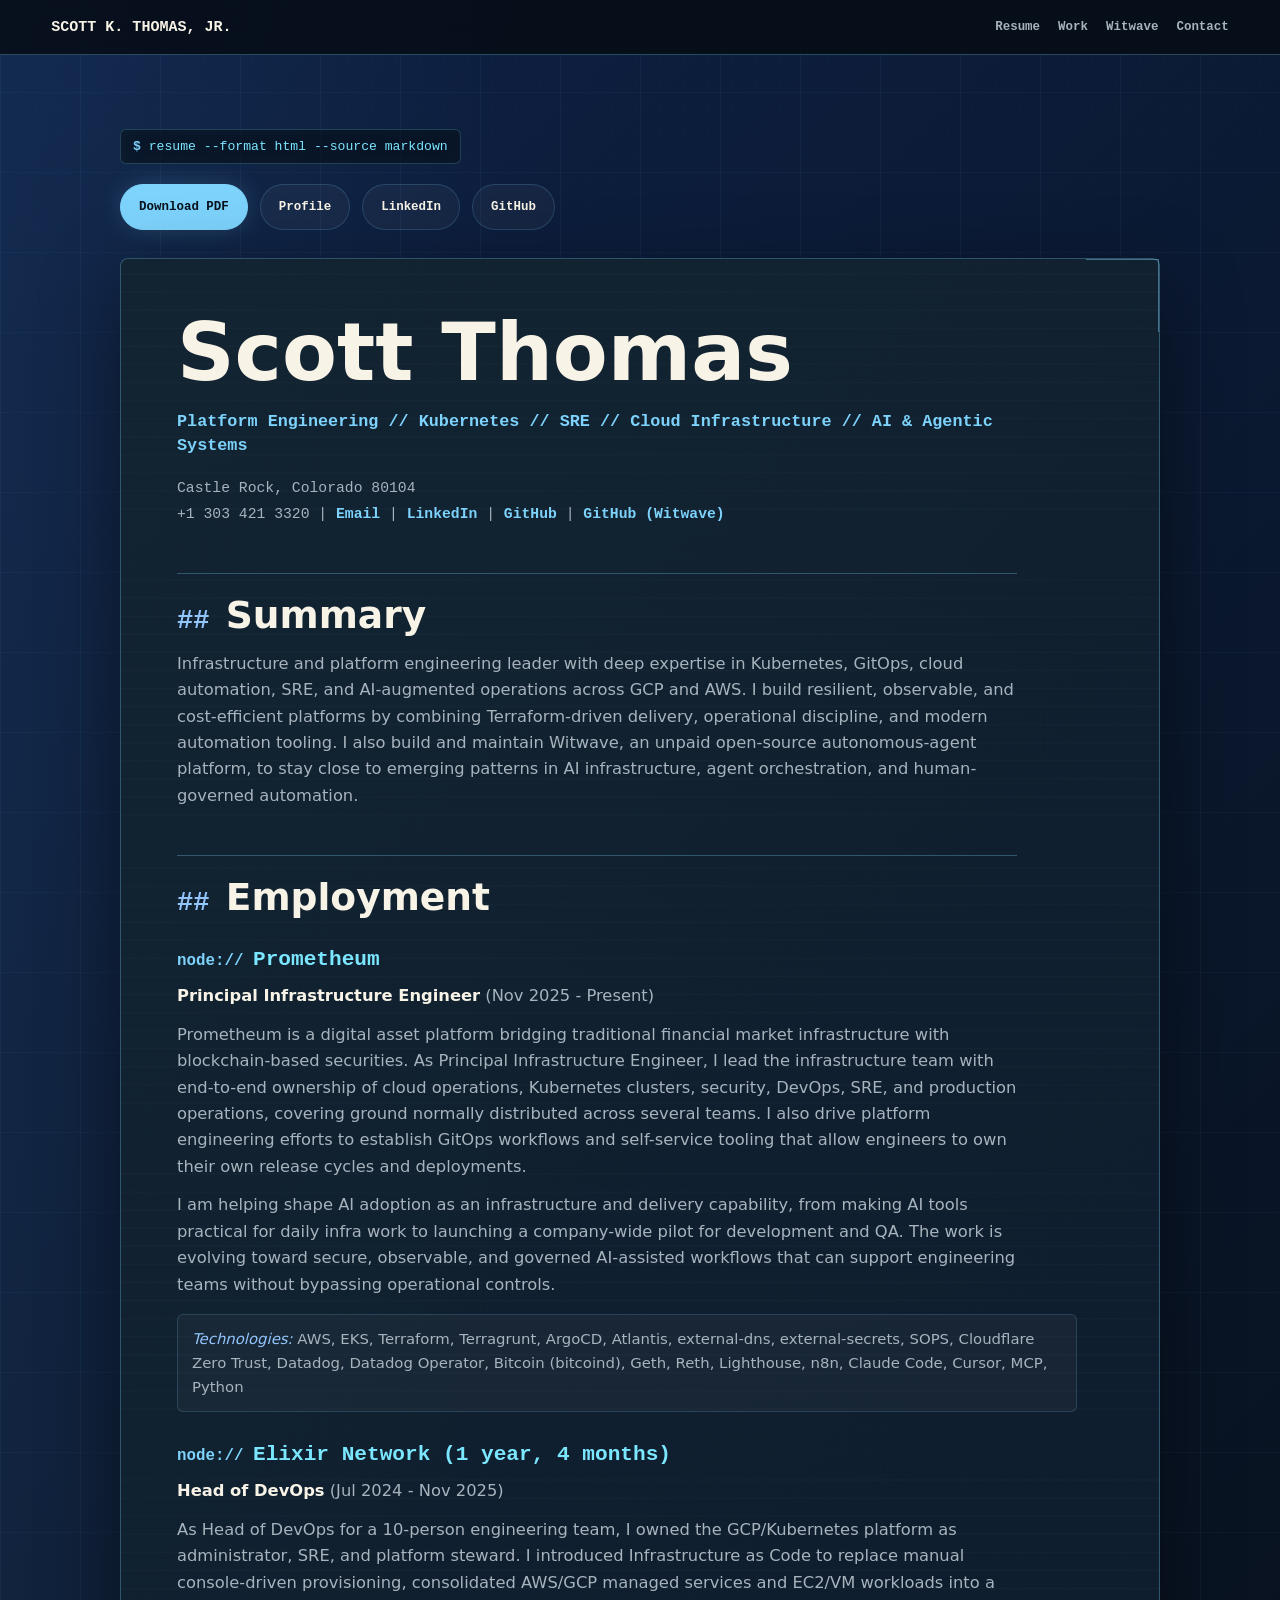
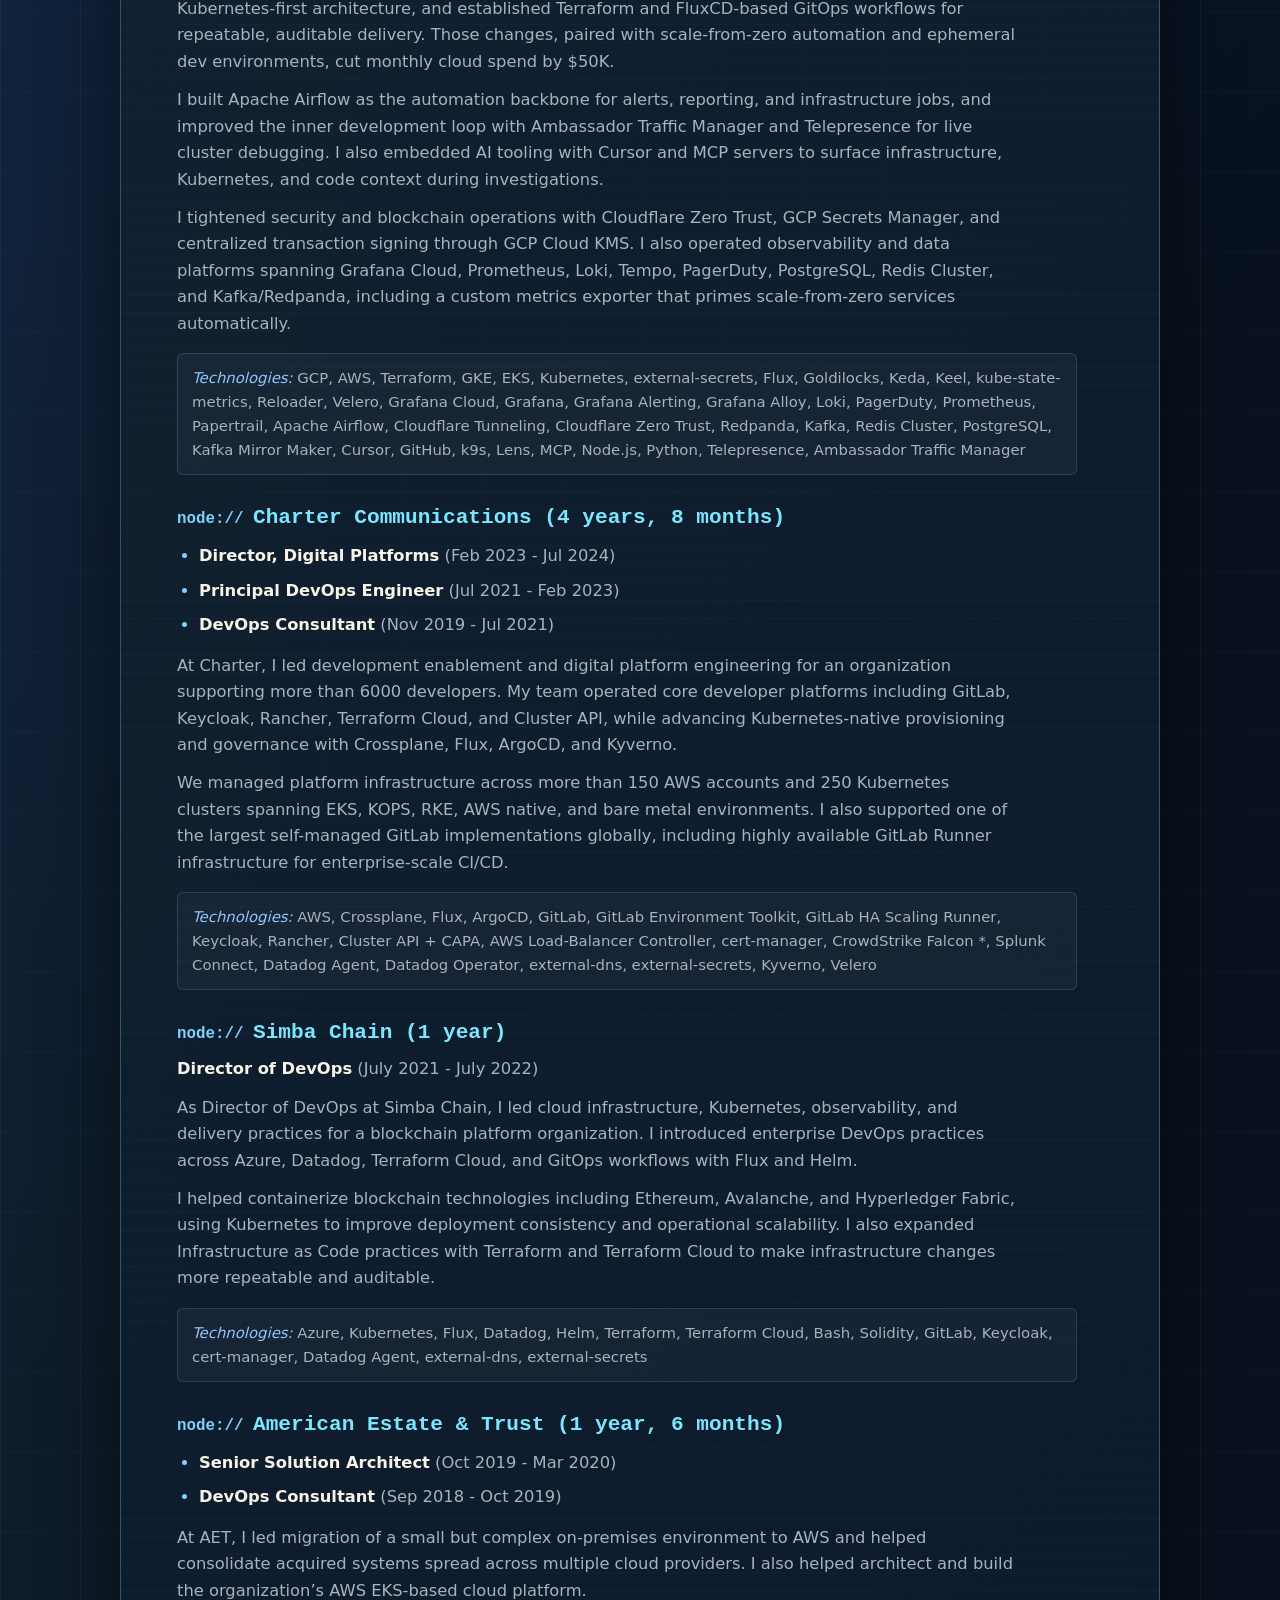
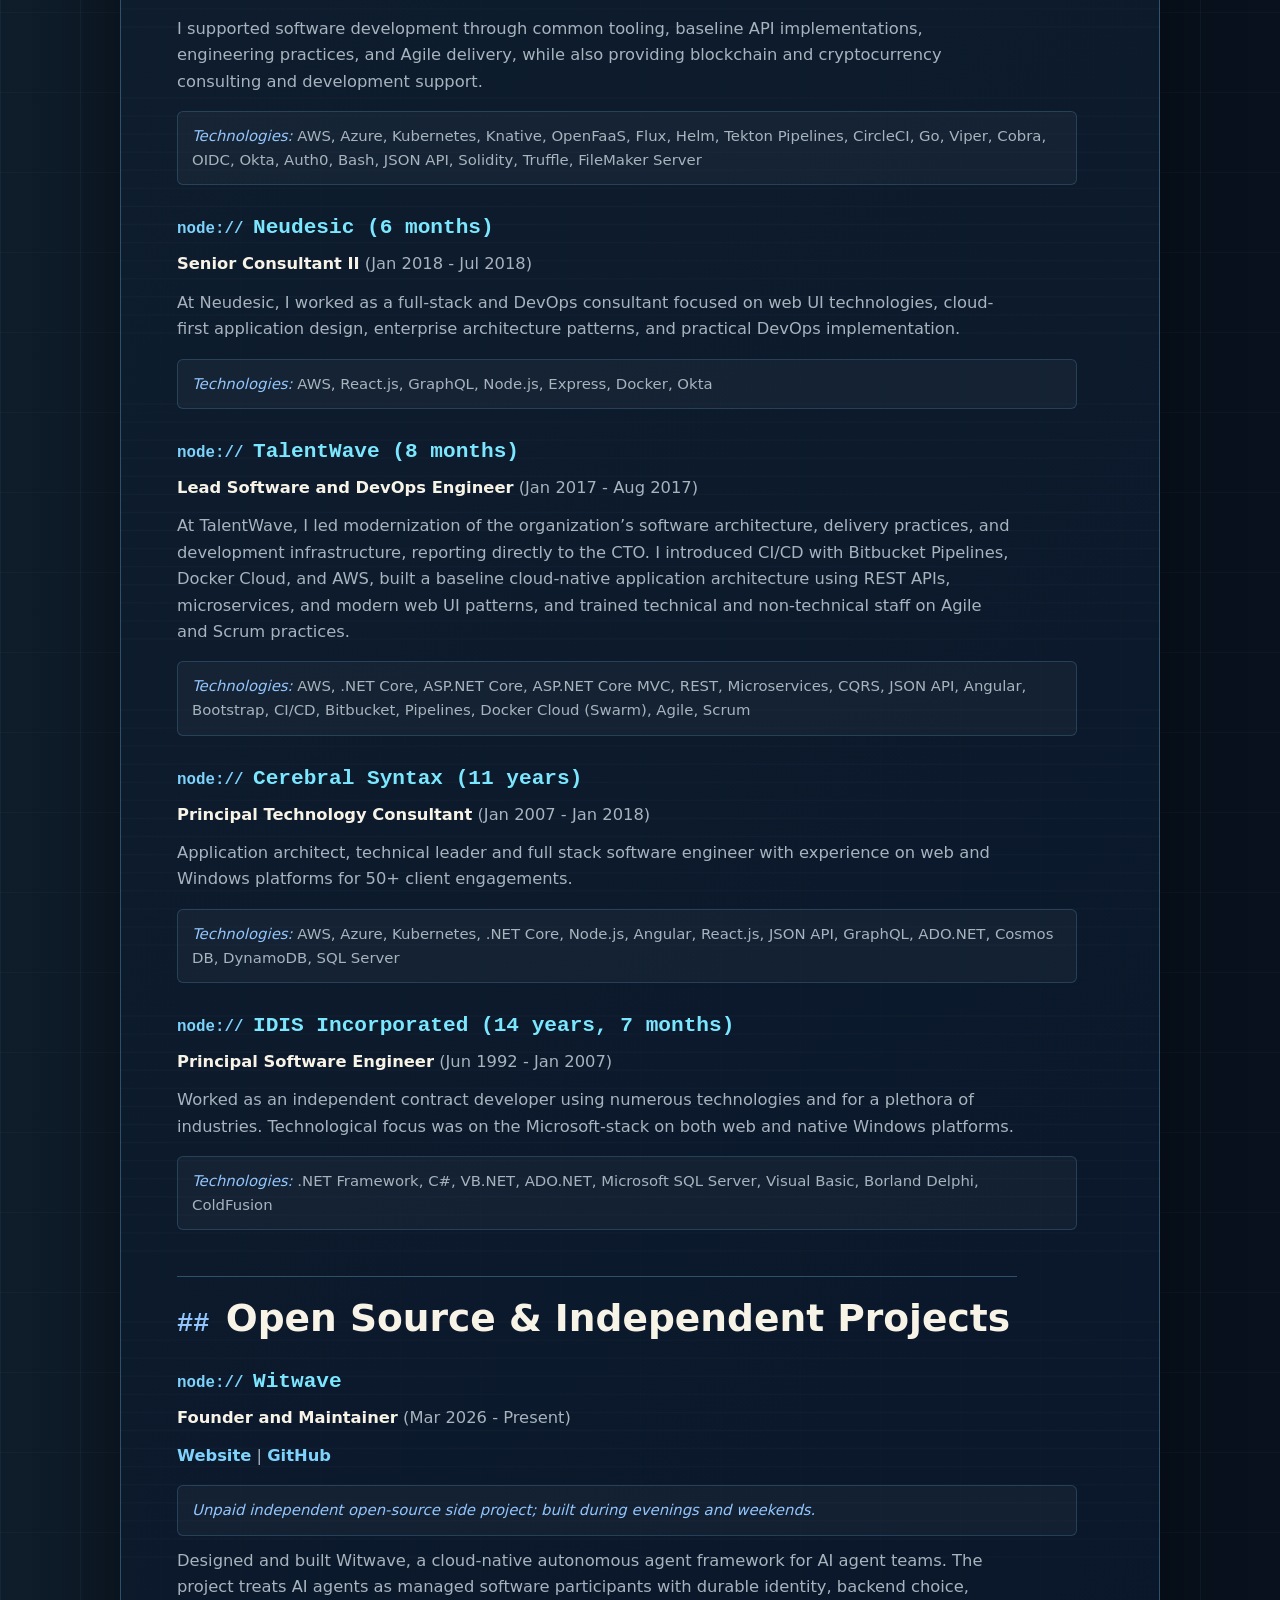
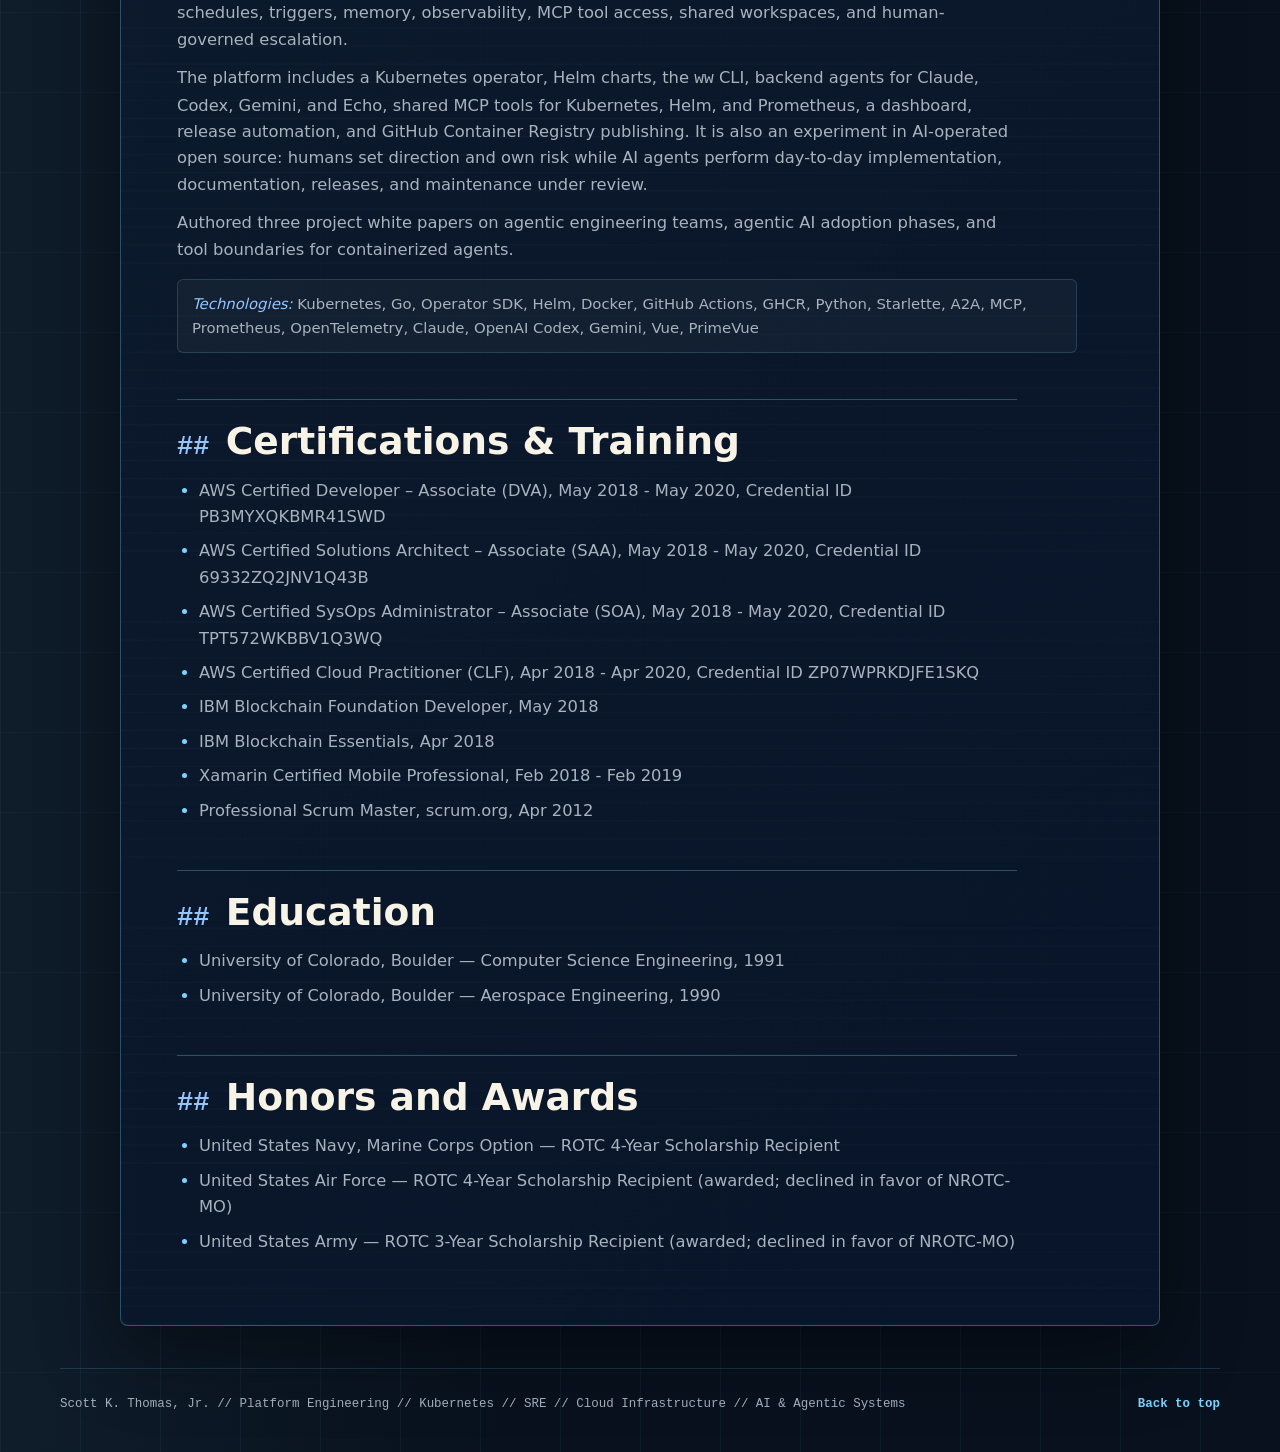
==== resume/index.html @ 4467fc5c "Publish career site from d0af2092760007f9da636c494169c288d543ef06" ====
<!doctype html>
<html lang="en">
  <head>
    <meta charset="utf-8" />
    <meta name="viewport" content="width=device-width, initial-scale=1" />
    <title>Scott K. Thomas, Jr. Resume</title>
    <meta name="description" content="HTML resume for Scott K. Thomas, Jr., focused on platform engineering, Kubernetes, SRE, cloud infrastructure, AI infrastructure, and agentic systems." />
    <link rel="canonical" href="https://scott-thomas.io/resume/" />
    <meta property="og:site_name" content="Scott K. Thomas, Jr." />
    <meta property="og:type" content="profile" />
    <meta property="og:title" content="Scott K. Thomas, Jr. Resume" />
    <meta property="og:description" content="HTML resume for Scott K. Thomas, Jr., focused on platform engineering, Kubernetes, SRE, cloud infrastructure, AI infrastructure, and agentic systems." />
    <meta property="og:url" content="https://scott-thomas.io/resume/" />
    <meta property="og:image" content="https://scott-thomas.io/assets/social-preview.png" />
    <meta property="og:image:width" content="1200" />
    <meta property="og:image:height" content="630" />
    <meta name="twitter:card" content="summary_large_image" />
    <meta name="twitter:title" content="Scott K. Thomas, Jr. Resume" />
    <meta name="twitter:description" content="HTML resume for Scott K. Thomas, Jr., focused on platform engineering, Kubernetes, SRE, cloud infrastructure, AI infrastructure, and agentic systems." />
    <meta name="twitter:image" content="https://scott-thomas.io/assets/social-preview.png" />
    <link rel="icon" href="../favicon.svg" type="image/svg+xml" />
    <link rel="manifest" href="../site.webmanifest" />
    <link rel="stylesheet" href="../assets/styles.css" />
    <script type="application/ld+json">
      {
        "@context": "https://schema.org",
        "@type": "ProfilePage",
        "@id": "https://scott-thomas.io/resume/#profile",
        "url": "https://scott-thomas.io/resume/",
        "name": "Scott K. Thomas, Jr. Resume",
        "description": "HTML resume for Scott K. Thomas, Jr., focused on platform engineering, Kubernetes, SRE, cloud infrastructure, AI infrastructure, and agentic systems.",
        "mainEntity": {
          "@type": "Person",
          "@id": "https://scott-thomas.io/#scott-k-thomas-jr",
          "name": "Scott K. Thomas, Jr.",
          "alternateName": "Scott Thomas",
          "url": "https://scott-thomas.io/",
          "image": "https://scott-thomas.io/assets/scott-k-thomas-jr.jpg",
          "jobTitle": "Platform Engineering and Infrastructure Leader",
          "address": {
            "@type": "PostalAddress",
            "addressLocality": "Castle Rock",
            "addressRegion": "CO",
            "addressCountry": "US"
          },
          "sameAs": [
            "https://linkedin.com/in/skthomasjr",
            "https://github.com/skthomasjr",
            "https://github.com/witwave-ai/witwave",
            "https://witwave.ai"
          ],
          "knowsAbout": [
            "Platform Engineering",
            "Kubernetes",
            "Site Reliability Engineering",
            "Cloud Infrastructure",
            "GitOps",
            "Observability",
            "AI Infrastructure",
            "Agentic AI Systems"
          ]
        }
      }
    </script>
  </head>
  <body class="resume-page">
    <header class="site-header">
      <a class="brand" href="../" aria-label="Scott K. Thomas, Jr. home">Scott K. Thomas, Jr.</a>
      <nav class="nav" aria-label="Primary navigation">
        <a href="../resume/">Resume</a>
        <a href="../#work">Work</a>
        <a href="../#witwave">Witwave</a>
        <a href="../#contact">Contact</a>
      </nav>
    </header>

    <main id="top">
      <section class="resume-shell" aria-label="HTML resume">
        <div class="resume-command"><span>$</span> resume --format html --source markdown</div>
        <div class="resume-page-actions">
          <a class="button primary" href="../resume.pdf">Download PDF</a>
          <a class="button secondary" href="../">Profile</a>
          <a class="button secondary" href="https://linkedin.com/in/skthomasjr" rel="me">LinkedIn</a>
          <a class="button secondary" href="https://github.com/skthomasjr" rel="me">GitHub</a>
        </div>
        <article class="resume-document"><h1 id="scott-thomas">Scott Thomas</h1>
<p>Platform Engineering // Kubernetes // SRE // Cloud Infrastructure // AI &amp; Agentic Systems</p>
<p>Castle Rock, Colorado 80104<br />
+1 303 421 3320 | <a href="mailto:sthomas@idis.com">Email</a> | <a href="https://linkedin.com/in/skthomasjr">LinkedIn</a> | <a href="https://github.com/skthomasjr">GitHub</a> | <a href="https://github.com/witwave-ai/witwave">GitHub (Witwave)</a></p>
<h2 id="summary">Summary</h2>
<p>Infrastructure and platform engineering leader with deep expertise in Kubernetes, GitOps, cloud automation, SRE, and AI-augmented operations across GCP and AWS. I build resilient, observable, and cost-efficient platforms by combining Terraform-driven delivery, operational discipline, and modern automation tooling. I also build and maintain Witwave, an unpaid open-source autonomous-agent platform, to stay close to emerging patterns in AI infrastructure, agent orchestration, and human-governed automation.</p>
<h2 id="employment">Employment</h2>
<h3 id="prometheum">Prometheum</h3>
<p><strong>Principal Infrastructure Engineer</strong> (Nov 2025 - Present)</p>
<p>Prometheum is a digital asset platform bridging traditional financial market infrastructure with blockchain-based securities. As Principal Infrastructure Engineer, I lead the infrastructure team with end-to-end ownership of cloud operations, Kubernetes clusters, security, DevOps, SRE, and production operations, covering ground normally distributed across several teams. I also drive platform engineering efforts to establish GitOps workflows and self-service tooling that allow engineers to own their own release cycles and deployments.</p>
<p>I am helping shape AI adoption as an infrastructure and delivery capability, from making AI tools practical for daily infra work to launching a company-wide pilot for development and QA. The work is evolving toward secure, observable, and governed AI-assisted workflows that can support engineering teams without bypassing operational controls.</p>
<p><em>Technologies:</em> AWS, EKS, Terraform, Terragrunt, ArgoCD, Atlantis, external-dns, external-secrets, SOPS, Cloudflare Zero Trust, Datadog, Datadog Operator, Bitcoin (bitcoind), Geth, Reth, Lighthouse, n8n, Claude Code, Cursor, MCP, Python</p>
<h3 id="elixir-network-1-year-4-months">Elixir Network (1 year, 4 months)</h3>
<p><strong>Head of DevOps</strong> (Jul 2024 - Nov 2025)</p>
<p>As Head of DevOps for a 10-person engineering team, I owned the GCP/Kubernetes platform as administrator, SRE, and platform steward. I introduced Infrastructure as Code to replace manual console-driven provisioning, consolidated AWS/GCP managed services and EC2/VM workloads into a Kubernetes-first architecture, and established Terraform and FluxCD-based GitOps workflows for repeatable, auditable delivery. Those changes, paired with scale-from-zero automation and ephemeral dev environments, cut monthly cloud spend by $50K.</p>
<p>I built Apache Airflow as the automation backbone for alerts, reporting, and infrastructure jobs, and improved the inner development loop with Ambassador Traffic Manager and Telepresence for live cluster debugging. I also embedded AI tooling with Cursor and MCP servers to surface infrastructure, Kubernetes, and code context during investigations.</p>
<p>I tightened security and blockchain operations with Cloudflare Zero Trust, GCP Secrets Manager, and centralized transaction signing through GCP Cloud KMS. I also operated observability and data platforms spanning Grafana Cloud, Prometheus, Loki, Tempo, PagerDuty, PostgreSQL, Redis Cluster, and Kafka/Redpanda, including a custom metrics exporter that primes scale-from-zero services automatically.</p>
<p><em>Technologies:</em> GCP, AWS, Terraform, GKE, EKS, Kubernetes, external-secrets, Flux, Goldilocks, Keda, Keel, kube-state-metrics, Reloader, Velero, Grafana Cloud, Grafana, Grafana Alerting, Grafana Alloy, Loki, PagerDuty, Prometheus, Papertrail, Apache Airflow, Cloudflare Tunneling, Cloudflare Zero Trust, Redpanda, Kafka, Redis Cluster, PostgreSQL, Kafka Mirror Maker, Cursor, GitHub, k9s, Lens, MCP, Node.js, Python, Telepresence, Ambassador Traffic Manager</p>
<h3 id="charter-communications-4-years-8-months">Charter Communications (4 years, 8 months)</h3>
<ul>
<li><strong>Director, Digital Platforms</strong> (Feb 2023 - Jul 2024)</li>
<li><strong>Principal DevOps Engineer</strong> (Jul 2021 - Feb 2023)</li>
<li><strong>DevOps Consultant</strong> (Nov 2019 - Jul 2021)</li>
</ul>
<p>At Charter, I led development enablement and digital platform engineering for an organization supporting more than 6000 developers. My team operated core developer platforms including GitLab, Keycloak, Rancher, Terraform Cloud, and Cluster API, while advancing Kubernetes-native provisioning and governance with Crossplane, Flux, ArgoCD, and Kyverno.</p>
<p>We managed platform infrastructure across more than 150 AWS accounts and 250 Kubernetes clusters spanning EKS, KOPS, RKE, AWS native, and bare metal environments. I also supported one of the largest self-managed GitLab implementations globally, including highly available GitLab Runner infrastructure for enterprise-scale CI/CD.</p>
<p><em>Technologies:</em> AWS, Crossplane, Flux, ArgoCD, GitLab, GitLab Environment Toolkit, GitLab HA Scaling Runner, Keycloak, Rancher, Cluster API + CAPA, AWS Load-Balancer Controller, cert-manager, CrowdStrike Falcon *, Splunk Connect, Datadog Agent, Datadog Operator, external-dns, external-secrets, Kyverno, Velero</p>
<h3 id="simba-chain-1-year">Simba Chain (1 year)</h3>
<p><strong>Director of DevOps</strong> (July 2021 - July 2022)</p>
<p>As Director of DevOps at Simba Chain, I led cloud infrastructure, Kubernetes, observability, and delivery practices for a blockchain platform organization. I introduced enterprise DevOps practices across Azure, Datadog, Terraform Cloud, and GitOps workflows with Flux and Helm.</p>
<p>I helped containerize blockchain technologies including Ethereum, Avalanche, and Hyperledger Fabric, using Kubernetes to improve deployment consistency and operational scalability. I also expanded Infrastructure as Code practices with Terraform and Terraform Cloud to make infrastructure changes more repeatable and auditable.</p>
<p><em>Technologies:</em> Azure, Kubernetes, Flux, Datadog, Helm, Terraform, Terraform Cloud, Bash, Solidity, GitLab, Keycloak, cert-manager, Datadog Agent, external-dns, external-secrets</p>
<h3 id="american-estate-trust-1-year-6-months">American Estate &amp; Trust (1 year, 6 months)</h3>
<ul>
<li><strong>Senior Solution Architect</strong> (Oct 2019 - Mar 2020)</li>
<li><strong>DevOps Consultant</strong> (Sep 2018 - Oct 2019)</li>
</ul>
<p>At AET, I led migration of a small but complex on-premises environment to AWS and helped consolidate acquired systems spread across multiple cloud providers. I also helped architect and build the organization’s AWS EKS-based cloud platform.</p>
<p>I supported software development through common tooling, baseline API implementations, engineering practices, and Agile delivery, while also providing blockchain and cryptocurrency consulting and development support.</p>
<p><em>Technologies:</em> AWS, Azure, Kubernetes, Knative, OpenFaaS, Flux, Helm, Tekton Pipelines, CircleCI, Go, Viper, Cobra, OIDC, Okta, Auth0, Bash, JSON API, Solidity, Truffle, FileMaker Server</p>
<h3 id="neudesic-6-months">Neudesic (6 months)</h3>
<p><strong>Senior Consultant II</strong> (Jan 2018 - Jul 2018)</p>
<p>At Neudesic, I worked as a full-stack and DevOps consultant focused on web UI technologies, cloud-first application design, enterprise architecture patterns, and practical DevOps implementation.</p>
<p><em>Technologies:</em> AWS, React.js, GraphQL, Node.js, Express, Docker, Okta</p>
<h3 id="talentwave-8-months">TalentWave (8 months)</h3>
<p><strong>Lead Software and DevOps Engineer</strong> (Jan 2017 - Aug 2017)</p>
<p>At TalentWave, I led modernization of the organization’s software architecture, delivery practices, and development infrastructure, reporting directly to the CTO. I introduced CI/CD with Bitbucket Pipelines, Docker Cloud, and AWS, built a baseline cloud-native application architecture using REST APIs, microservices, and modern web UI patterns, and trained technical and non-technical staff on Agile and Scrum practices.</p>
<p><em>Technologies:</em> AWS, .NET Core, ASP.NET Core, ASP.NET Core MVC, REST, Microservices, CQRS, JSON API, Angular, Bootstrap, CI/CD, Bitbucket, Pipelines, Docker Cloud (Swarm), Agile, Scrum</p>
<h3 id="cerebral-syntax-11-years">Cerebral Syntax (11 years)</h3>
<p><strong>Principal Technology Consultant</strong> (Jan 2007 - Jan 2018)</p>
<p>Application architect, technical leader and full stack software engineer with experience on web and Windows platforms for 50+ client engagements.</p>
<p><em>Technologies:</em> AWS, Azure, Kubernetes, .NET Core, Node.js, Angular, React.js, JSON API, GraphQL, ADO.NET, Cosmos DB, DynamoDB, SQL Server</p>
<h3 id="idis-incorporated-14-years-7-months">IDIS Incorporated (14 years, 7 months)</h3>
<p><strong>Principal Software Engineer</strong> (Jun 1992 - Jan 2007)</p>
<p>Worked as an independent contract developer using numerous technologies and for a plethora of industries. Technological focus was on the Microsoft-stack on both web and native Windows platforms.</p>
<p><em>Technologies:</em> .NET Framework, C#, VB.NET, ADO.NET, Microsoft SQL Server, Visual Basic, Borland Delphi, ColdFusion</p>
<h2 id="open-source-independent-projects">Open Source &amp; Independent Projects</h2>
<h3 id="witwave">Witwave</h3>
<p><strong>Founder and Maintainer</strong> (Mar 2026 - Present)</p>
<p><a href="https://witwave.ai">Website</a> | <a href="https://github.com/witwave-ai/witwave">GitHub</a></p>
<p><em>Unpaid independent open-source side project; built during evenings and weekends.</em></p>
<p>Designed and built Witwave, a cloud-native autonomous agent framework for AI agent teams. The project treats AI agents as managed software participants with durable identity, backend choice, schedules, triggers, memory, observability, MCP tool access, shared workspaces, and human-governed escalation.</p>
<p>The platform includes a Kubernetes operator, Helm charts, the <code>ww</code> CLI, backend agents for Claude, Codex, Gemini, and Echo, shared MCP tools for Kubernetes, Helm, and Prometheus, a dashboard, release automation, and GitHub Container Registry publishing. It is also an experiment in AI-operated open source: humans set direction and own risk while AI agents perform day-to-day implementation, documentation, releases, and maintenance under review.</p>
<p>Authored three project white papers on agentic engineering teams, agentic AI adoption phases, and tool boundaries for containerized agents.</p>
<p><em>Technologies:</em> Kubernetes, Go, Operator SDK, Helm, Docker, GitHub Actions, GHCR, Python, Starlette, A2A, MCP, Prometheus, OpenTelemetry, Claude, OpenAI Codex, Gemini, Vue, PrimeVue</p>
<h2 id="certifications-training">Certifications &amp; Training</h2>
<ul>
<li>AWS Certified Developer – Associate (DVA), May 2018 - May 2020, Credential ID PB3MYXQKBMR41SWD</li>
<li>AWS Certified Solutions Architect – Associate (SAA), May 2018 - May 2020, Credential ID 69332ZQ2JNV1Q43B</li>
<li>AWS Certified SysOps Administrator – Associate (SOA), May 2018 - May 2020, Credential ID TPT572WKBBV1Q3WQ</li>
<li>AWS Certified Cloud Practitioner (CLF), Apr 2018 - Apr 2020, Credential ID ZP07WPRKDJFE1SKQ</li>
<li>IBM Blockchain Foundation Developer, May 2018</li>
<li>IBM Blockchain Essentials, Apr 2018</li>
<li>Xamarin Certified Mobile Professional, Feb 2018 - Feb 2019</li>
<li>Professional Scrum Master, scrum.org, Apr 2012</li>
</ul>
<h2 id="education">Education</h2>
<ul>
<li>University of Colorado, Boulder — Computer Science Engineering, 1991</li>
<li>University of Colorado, Boulder — Aerospace Engineering, 1990</li>
</ul>
<h2 id="honors-and-awards">Honors and Awards</h2>
<ul>
<li>United States Navy, Marine Corps Option — ROTC 4-Year Scholarship Recipient</li>
<li>United States Air Force — ROTC 4-Year Scholarship Recipient (awarded; declined in favor of NROTC-MO)</li>
<li>United States Army — ROTC 3-Year Scholarship Recipient (awarded; declined in favor of NROTC-MO)</li>
</ul></article>
      </section>
    </main>

    <footer class="site-footer">
      <p>
        Scott K. Thomas, Jr. // Platform Engineering // Kubernetes // SRE // Cloud Infrastructure // AI & Agentic
        Systems
      </p>
      <a href="#top">Back to top</a>
    </footer>
  </body>
</html>
---- assets/styles.css ----
:root {
  color-scheme: dark;
  --bg: #08111d;
  --panel: #0b1622;
  --panel-strong: #101b29;
  --text: #f8f3e7;
  --muted: #a7b3bd;
  --line: rgba(125, 211, 252, 0.18);
  --line-hot: rgba(125, 211, 252, 0.3);
  --green: #7dd3fc;
  --gold: #93c5fd;
  --cyan: #7be7ff;
  --coral: #fbbf24;
  --shadow: 0 24px 80px rgba(0, 0, 0, 0.44);
  --mono: "SFMono-Regular", "Cascadia Code", "Liberation Mono", ui-monospace, Menlo, Consolas, monospace;
  font-family:
    Inter,
    ui-sans-serif,
    system-ui,
    -apple-system,
    BlinkMacSystemFont,
    "Segoe UI",
    sans-serif;
}

* {
  box-sizing: border-box;
}

html {
  scroll-behavior: smooth;
}

body {
  margin: 0;
  min-width: 320px;
  background: linear-gradient(135deg, rgba(37, 99, 235, 0.2), transparent 42%),
    linear-gradient(90deg, rgba(125, 211, 252, 0.06), transparent 40%),
    repeating-linear-gradient(90deg, rgba(125, 211, 252, 0.055) 0 1px, transparent 1px 80px),
    repeating-linear-gradient(0deg, rgba(125, 211, 252, 0.035) 0 1px, transparent 1px 80px), var(--bg);
  color: var(--text);
}

body::before {
  position: fixed;
  inset: 0;
  z-index: -1;
  content: "";
  background-image: radial-gradient(rgba(125, 211, 252, 0.11) 1px, transparent 1px);
  background-size: 24px 24px;
  mask-image: linear-gradient(to bottom, black, transparent 72%);
  opacity: 0.28;
}

body::after {
  position: fixed;
  inset: 0;
  z-index: -1;
  content: "";
  background: repeating-linear-gradient(0deg, rgba(255, 255, 255, 0.018) 0 1px, transparent 1px 6px);
  opacity: 0.16;
  pointer-events: none;
}

a {
  color: inherit;
}

a:focus-visible,
.button:focus-visible {
  outline: 2px solid var(--cyan);
  outline-offset: 4px;
}

.site-header {
  position: sticky;
  top: 0;
  z-index: 20;
  display: flex;
  align-items: center;
  justify-content: space-between;
  gap: 24px;
  padding: 18px clamp(20px, 4vw, 64px);
  background: rgba(6, 13, 22, 0.88);
  border-bottom: 1px solid var(--line-hot);
  backdrop-filter: blur(18px);
}

.brand {
  font-family: var(--mono);
  font-size: 0.94rem;
  font-weight: 800;
  letter-spacing: 0;
  text-decoration: none;
  text-transform: uppercase;
}

.brand::before {
  color: var(--green);
  content: "";
}

.nav {
  display: flex;
  flex-wrap: wrap;
  gap: 8px 18px;
  justify-content: flex-end;
}

.nav a {
  font-family: var(--mono);
  color: var(--muted);
  font-size: 0.78rem;
  font-weight: 700;
  text-decoration: none;
}

.nav a::before {
  content: "";
}

.nav a:hover {
  color: var(--green);
}

main {
  overflow: hidden;
}

.hero,
.thesis-strip,
.section-heading,
.work-grid,
.witwave-band,
.capability-grid,
.contact-panel,
.site-footer {
  width: min(1160px, calc(100% - 40px));
  margin-inline: auto;
}

.hero {
  position: relative;
  display: grid;
  grid-template-columns: minmax(0, 1.35fr) minmax(320px, 0.65fr);
  gap: clamp(28px, 5vw, 72px);
  align-items: center;
  min-height: calc(100svh - 76px);
  padding: 56px 0 52px;
}

.hero::before {
  position: absolute;
  left: 0;
  width: 100%;
  height: 1px;
  content: "";
  background: linear-gradient(90deg, transparent, var(--line-hot), transparent);
  transform: translateY(-48px);
}

.hero-copy h1 {
  max-width: 820px;
  margin: 0;
  font-size: clamp(2.8rem, 6.2vw, 5.8rem);
  line-height: 0.96;
  letter-spacing: 0;
  text-shadow: 0 0 28px rgba(125, 211, 252, 0.06);
}

.hero-copy p:not(.eyebrow) {
  max-width: 760px;
  margin: 28px 0 0;
  color: var(--muted);
  font-size: clamp(1.08rem, 2vw, 1.42rem);
  line-height: 1.55;
}

.eyebrow,
.card-kicker {
  margin: 0 0 16px;
  color: var(--green);
  font-family: var(--mono);
  font-size: 0.76rem;
  font-weight: 900;
  letter-spacing: 0;
  text-transform: uppercase;
}

.terminal-line,
.card-command,
.panel-bar {
  font-family: var(--mono);
}

.terminal-line {
  width: fit-content;
  max-width: 100%;
  margin: -6px 0 22px;
  padding: 9px 12px;
  overflow-wrap: anywhere;
  color: var(--cyan);
  background: rgba(5, 12, 20, 0.62);
  border: 1px solid rgba(123, 231, 255, 0.22);
  border-radius: 6px;
  box-shadow: inset 0 0 28px rgba(123, 231, 255, 0.04);
}

.terminal-line span {
  color: var(--green);
  font-weight: 900;
}

.hero-actions,
.contact-actions {
  display: flex;
  flex-wrap: wrap;
  gap: 12px;
  margin-top: 32px;
}

.resume-page main {
  overflow: visible;
}

.resume-shell {
  width: min(1040px, calc(100% - 40px));
  padding: clamp(36px, 6vw, 74px) 0 42px;
  margin-inline: auto;
}

.resume-command {
  width: fit-content;
  max-width: 100%;
  padding: 9px 12px;
  overflow-wrap: anywhere;
  color: var(--cyan);
  background: rgba(5, 12, 20, 0.62);
  border: 1px solid rgba(123, 231, 255, 0.22);
  border-radius: 6px;
  box-shadow: inset 0 0 28px rgba(123, 231, 255, 0.04);
  font-family: var(--mono);
  font-size: 0.82rem;
}

.resume-command span {
  color: var(--green);
  font-weight: 900;
}

.resume-page-actions {
  display: flex;
  flex-wrap: wrap;
  gap: 12px;
  margin-top: 20px;
}

.resume-document {
  position: relative;
  margin-top: 28px;
  padding: clamp(26px, 5vw, 56px);
  background: linear-gradient(135deg, rgba(125, 211, 252, 0.1), rgba(37, 99, 235, 0.08)),
    repeating-linear-gradient(0deg, rgba(255, 255, 255, 0.018) 0 1px, transparent 1px 18px), rgba(7, 15, 25, 0.96);
  border: 1px solid var(--line-hot);
  border-radius: 8px;
  box-shadow: var(--shadow);
}

.resume-document::after {
  position: absolute;
  top: 0;
  right: 0;
  width: 72px;
  height: 72px;
  pointer-events: none;
  content: "";
  border-top: 1px solid var(--green);
  border-right: 1px solid var(--green);
  opacity: 0.45;
}

.resume-document h1,
.resume-document h2,
.resume-document h3,
.resume-document p,
.resume-document ul {
  max-width: 840px;
}

.resume-document h1 {
  margin: 0;
  color: var(--text);
  font-size: clamp(2.4rem, 7vw, 5rem);
  line-height: 0.96;
  letter-spacing: 0;
}

.resume-document h1 + p {
  margin: 18px 0 0;
  color: var(--green);
  font-family: var(--mono);
  font-size: clamp(0.9rem, 2vw, 1.05rem);
  font-weight: 900;
  line-height: 1.45;
}

.resume-document h1 + p + p {
  margin: 18px 0 0;
  color: var(--muted);
  font-family: var(--mono);
  font-size: 0.92rem;
  line-height: 1.7;
}

.resume-document h2 {
  margin: 46px 0 16px;
  padding-top: 22px;
  color: var(--text);
  border-top: 1px solid var(--line-hot);
  font-size: clamp(1.55rem, 3.2vw, 2.35rem);
  line-height: 1.04;
  letter-spacing: 0;
}

.resume-document h2::before {
  color: var(--gold);
  content: "## ";
  font-family: var(--mono);
  font-size: 0.72em;
}

.resume-document h3 {
  margin: 30px 0 10px;
  color: var(--cyan);
  font-family: var(--mono);
  font-size: clamp(1.08rem, 2vw, 1.32rem);
  letter-spacing: 0;
}

.resume-document h3::before {
  color: var(--green);
  content: "node:// ";
  font-size: 0.75em;
}

.resume-document p,
.resume-document li {
  color: var(--muted);
  font-size: 1.02rem;
  line-height: 1.62;
}

.resume-document p {
  margin: 12px 0;
}

.resume-document ul {
  display: grid;
  gap: 8px;
  padding-left: 22px;
  margin: 14px 0;
}

.resume-document li::marker {
  color: var(--green);
}

.resume-document a {
  color: var(--green);
  font-weight: 800;
  text-decoration: none;
}

.resume-document a:hover {
  color: var(--cyan);
}

.resume-document strong {
  color: var(--text);
}

.resume-document em {
  color: var(--gold);
  font-style: italic;
}

.resume-document p:has(> em:first-child) {
  max-width: 900px;
  padding: 12px 14px;
  margin-top: 16px;
  color: var(--muted);
  background: rgba(248, 243, 231, 0.035);
  border: 1px solid var(--line);
  border-radius: 6px;
  font-size: 0.93rem;
}

.button {
  display: inline-flex;
  align-items: center;
  justify-content: center;
  min-height: 46px;
  padding: 0 18px;
  border: 1px solid var(--line);
  border-radius: 999px;
  font-family: var(--mono);
  font-size: 0.78rem;
  font-weight: 800;
  text-decoration: none;
  transition:
    border-color 160ms ease,
    color 160ms ease,
    transform 160ms ease,
    background 160ms ease;
}

.button.primary {
  background: var(--green);
  color: #08111d;
  border-color: var(--green);
  box-shadow: 0 0 24px rgba(125, 211, 252, 0.18);
}

.button.secondary {
  color: var(--text);
  background: rgba(248, 243, 231, 0.04);
}

.button:hover,
.text-link:hover {
  transform: translateY(-1px);
}

.signal-panel {
  position: relative;
  padding: 18px;
  background: linear-gradient(135deg, rgba(37, 99, 235, 0.2), rgba(125, 211, 252, 0.08)),
    repeating-linear-gradient(0deg, rgba(125, 211, 252, 0.035) 0 1px, transparent 1px 14px),
    linear-gradient(180deg, rgba(248, 243, 231, 0.08), rgba(248, 243, 231, 0.02));
  border: 1px solid var(--line-hot);
  border-radius: 8px;
  box-shadow: var(--shadow);
}

.panel-bar {
  display: flex;
  align-items: center;
  gap: 6px;
  margin-bottom: 12px;
  color: var(--muted);
  font-size: 0.72rem;
}

.panel-bar span {
  width: 8px;
  height: 8px;
  border: 1px solid rgba(248, 243, 231, 0.22);
  border-radius: 999px;
}

.panel-bar span:first-child {
  background: var(--coral);
}

.panel-bar span:nth-child(2) {
  background: var(--gold);
}

.panel-bar span:nth-child(3) {
  background: var(--green);
}

.panel-bar strong {
  margin-left: auto;
  color: var(--green);
  font-weight: 700;
}

.portrait-frame {
  position: relative;
  overflow: hidden;
  aspect-ratio: 1;
  border: 1px solid rgba(125, 211, 252, 0.24);
  border-radius: 6px;
  background: linear-gradient(135deg, rgba(37, 99, 235, 0.2), rgba(125, 211, 252, 0.08)),
    radial-gradient(circle at 50% 38%, rgba(248, 243, 231, 0.12), transparent 46%), #07111d;
}

.portrait-frame::before,
.portrait-frame::after {
  position: absolute;
  inset: 0;
  pointer-events: none;
  content: "";
}

.portrait-frame::before {
  z-index: 2;
  background: repeating-linear-gradient(0deg, rgba(125, 211, 252, 0.14) 0 1px, transparent 1px 6px),
    repeating-linear-gradient(90deg, rgba(125, 211, 252, 0.08) 0 1px, transparent 1px 12px);
  mix-blend-mode: color-dodge;
}

.portrait-frame::after {
  z-index: 3;
  box-shadow:
    inset 0 0 0 1px rgba(125, 211, 252, 0.2),
    inset 0 0 70px rgba(0, 0, 0, 0.5);
}

.portrait {
  display: block;
  width: 100%;
  height: 100%;
  object-fit: cover;
  filter: grayscale(1) contrast(1.55) brightness(0.72) sepia(0.1) hue-rotate(158deg) saturate(2.1);
  mix-blend-mode: screen;
  opacity: 0.78;
}

.signal-grid {
  display: grid;
  grid-template-columns: repeat(2, minmax(0, 1fr));
  gap: 1px;
  margin-top: 18px;
  overflow: hidden;
  border: 1px solid var(--line);
  border-radius: 6px;
  background: var(--line);
}

.signal-grid div {
  min-height: 96px;
  padding: 16px;
  background: rgba(6, 13, 22, 0.86);
}

.signal-grid span {
  display: block;
  color: var(--muted);
  font-size: 0.72rem;
  font-weight: 800;
  text-transform: uppercase;
}

.signal-grid strong {
  display: block;
  margin-top: 10px;
  font-size: 1rem;
  line-height: 1.25;
}

.thesis-strip {
  display: grid;
  grid-template-columns: repeat(3, minmax(0, 1fr));
  gap: 1px;
  margin-top: -20px;
  overflow: hidden;
  border: 1px solid var(--line-hot);
  border-radius: 8px;
  background: var(--line);
}

.thesis-strip article,
.work-card {
  background: linear-gradient(180deg, rgba(125, 211, 252, 0.045), transparent 42%),
    repeating-linear-gradient(0deg, rgba(255, 255, 255, 0.016) 0 1px, transparent 1px 18px), rgba(7, 15, 25, 0.95);
}

.thesis-strip article {
  min-height: 238px;
  padding: clamp(22px, 3vw, 34px);
}

.thesis-strip span,
.card-kicker {
  color: var(--gold);
  font-family: var(--mono);
}

.thesis-strip h2,
.work-card h3,
.witwave-band h2,
.capability-grid h2,
.contact-panel h2,
.section-heading h2 {
  margin: 0;
  letter-spacing: 0;
}

.thesis-strip h2 {
  margin-top: 48px;
  font-size: clamp(1.4rem, 2.2vw, 2.3rem);
}

.thesis-strip p,
.work-card p,
.work-card li,
.witwave-band p,
.section-heading p,
.contact-panel p {
  color: var(--muted);
  line-height: 1.55;
}

.section-heading {
  padding: 100px 0 32px;
}

.section-heading h2,
.witwave-band h2,
.capability-grid h2,
.contact-panel h2 {
  max-width: 780px;
  font-size: clamp(1.9rem, 4vw, 3.8rem);
  line-height: 1.04;
}

.section-heading p {
  max-width: 760px;
  font-size: 1.08rem;
}

.work-grid {
  display: grid;
  grid-template-columns: 1.1fr 0.95fr 0.95fr;
  gap: 16px;
}

.work-card {
  position: relative;
  min-height: 440px;
  padding: clamp(24px, 3vw, 34px);
  border: 1px solid var(--line);
  border-radius: 8px;
}

.work-card::after,
.witwave-band::after,
.capability-grid::after,
.contact-panel::after {
  position: absolute;
  top: 0;
  right: 0;
  width: 58px;
  height: 58px;
  pointer-events: none;
  content: "";
  border-top: 1px solid var(--green);
  border-right: 1px solid var(--green);
  opacity: 0.45;
}

.card-command {
  margin: 0 0 18px;
  color: var(--cyan);
  font-size: 0.72rem;
}

.card-command::before {
  color: var(--green);
  content: "$ ";
}

.work-card.featured {
  background: linear-gradient(145deg, rgba(125, 211, 252, 0.12), rgba(37, 99, 235, 0.08)), rgba(9, 18, 30, 0.96);
}

.work-card h3 {
  font-size: clamp(1.65rem, 2.5vw, 2.55rem);
}

.work-card ul {
  display: grid;
  gap: 10px;
  padding-left: 18px;
  margin: 24px 0 0;
}

.witwave-band,
.capability-grid,
.contact-panel {
  position: relative;
  margin-top: 24px;
  padding: clamp(28px, 5vw, 56px);
  border: 1px solid var(--line-hot);
  border-radius: 8px;
}

.witwave-band {
  display: grid;
  grid-template-columns: minmax(0, 1fr) auto;
  gap: 32px;
  align-items: end;
  background: linear-gradient(135deg, rgba(125, 211, 252, 0.12), rgba(37, 99, 235, 0.1)),
    repeating-linear-gradient(90deg, rgba(123, 231, 255, 0.035) 0 1px, transparent 1px 34px),
    linear-gradient(180deg, rgba(9, 18, 30, 0.96), rgba(7, 15, 25, 0.96));
}

.witwave-band p {
  max-width: 820px;
  font-size: 1.08rem;
}

.witwave-actions {
  display: grid;
  gap: 12px;
  min-width: 210px;
}

.text-link {
  color: var(--green);
  font-family: var(--mono);
  font-weight: 900;
  text-decoration: none;
  transition:
    color 160ms ease,
    transform 160ms ease;
}

.text-link::before {
  content: "-> ";
}

.writing-proof {
  max-width: 760px;
  margin-top: 28px;
  padding-top: 22px;
  border-top: 1px solid var(--line);
}

.writing-proof span {
  color: var(--gold);
  font-family: var(--mono);
  font-size: 0.74rem;
  font-weight: 900;
  text-transform: uppercase;
}

.writing-proof ul {
  display: grid;
  gap: 10px;
  padding: 0;
  margin: 14px 0 0;
  list-style: none;
}

.writing-proof a {
  color: var(--text);
  font-weight: 800;
  line-height: 1.35;
  text-decoration: none;
}

.writing-proof a::before {
  color: var(--green);
  content: "doc:// ";
  font-family: var(--mono);
  font-size: 0.78rem;
}

.writing-proof a:hover {
  color: var(--green);
}

.capability-grid {
  display: grid;
  grid-template-columns: 0.65fr 1fr;
  gap: 36px;
  align-items: start;
  background: rgba(7, 15, 25, 0.82);
}

.tag-list {
  display: flex;
  flex-wrap: wrap;
  gap: 10px;
  padding: 0;
  margin: 0;
  list-style: none;
}

.tag-list li {
  padding: 10px 12px;
  background: rgba(248, 243, 231, 0.07);
  border: 1px solid var(--line);
  border-radius: 999px;
  color: var(--text);
  font-family: var(--mono);
  font-size: 0.92rem;
  font-weight: 800;
}

.contact-panel {
  margin-bottom: 28px;
  background: linear-gradient(135deg, rgba(125, 211, 252, 0.14), rgba(37, 99, 235, 0.1)),
    repeating-linear-gradient(0deg, rgba(125, 211, 252, 0.035) 0 1px, transparent 1px 20px), var(--panel-strong);
}

.contact-panel p {
  max-width: 820px;
  font-size: 1.08rem;
}

.site-footer {
  display: flex;
  justify-content: space-between;
  gap: 18px;
  padding: 28px 0 42px;
  color: var(--muted);
  border-top: 1px solid var(--line);
  font-family: var(--mono);
  font-size: 0.78rem;
}

.site-footer p {
  margin: 0;
}

.site-footer a {
  color: var(--green);
  font-weight: 800;
  text-decoration: none;
}

@media (max-width: 900px) {
  .site-header,
  .site-footer {
    align-items: flex-start;
    flex-direction: column;
  }

  .hero,
  .work-grid,
  .witwave-band,
  .capability-grid {
    grid-template-columns: 1fr;
  }

  .hero {
    min-height: auto;
    padding-top: 52px;
  }

  .signal-panel {
    max-width: 520px;
  }

  .thesis-strip {
    grid-template-columns: 1fr;
  }

  .thesis-strip article,
  .work-card {
    min-height: auto;
  }

  .thesis-strip h2 {
    margin-top: 28px;
  }
}

@media (max-width: 560px) {
  .hero,
  .thesis-strip,
  .section-heading,
  .work-grid,
  .witwave-band,
  .capability-grid,
  .contact-panel,
  .site-footer {
    width: min(100% - 28px, 1160px);
  }

  .site-header {
    padding: 16px 14px;
  }

  .nav {
    justify-content: flex-start;
  }

  .hero-copy h1 {
    font-size: clamp(2.4rem, 13vw, 3.5rem);
  }

  .signal-grid {
    grid-template-columns: 1fr;
  }

  .resume-shell {
    width: min(100% - 28px, 1040px);
  }

  .resume-document h3::before {
    display: block;
    margin-bottom: 4px;
  }
}

@media (prefers-reduced-motion: reduce) {
  *,
  *::before,
  *::after {
    animation-duration: 0.01ms !important;
    animation-iteration-count: 1 !important;
    scroll-behavior: auto !important;
    transition-duration: 0.01ms !important;
  }

  html {
    scroll-behavior: auto;
  }

  .button:hover,
  .text-link:hover {
    transform: none;
  }
}

@media print {
  .resume-page {
    background: #ffffff;
    color: #111827;
  }

  .resume-page::before,
  .resume-page::after,
  .resume-page .site-header,
  .resume-page .site-footer,
  .resume-command,
  .resume-page-actions {
    display: none;
  }

  .resume-shell {
    width: auto;
    padding: 0;
  }

  .resume-document {
    padding: 0;
    margin: 0;
    color: #1f2328;
    background: transparent;
    border: 0;
    box-shadow: none;
  }

  .resume-document::after {
    display: none;
  }

  .resume-document h1,
  .resume-document h2,
  .resume-document h3,
  .resume-document p,
  .resume-document li,
  .resume-document strong,
  .resume-document em {
    color: #111827;
  }

  .resume-document h2 {
    border-top-color: #9ca3af;
  }

  .resume-document h2::before,
  .resume-document h3::before {
    content: "";
  }

  .resume-document p:has(> em:first-child) {
    padding: 0;
    background: transparent;
    border: 0;
  }
}
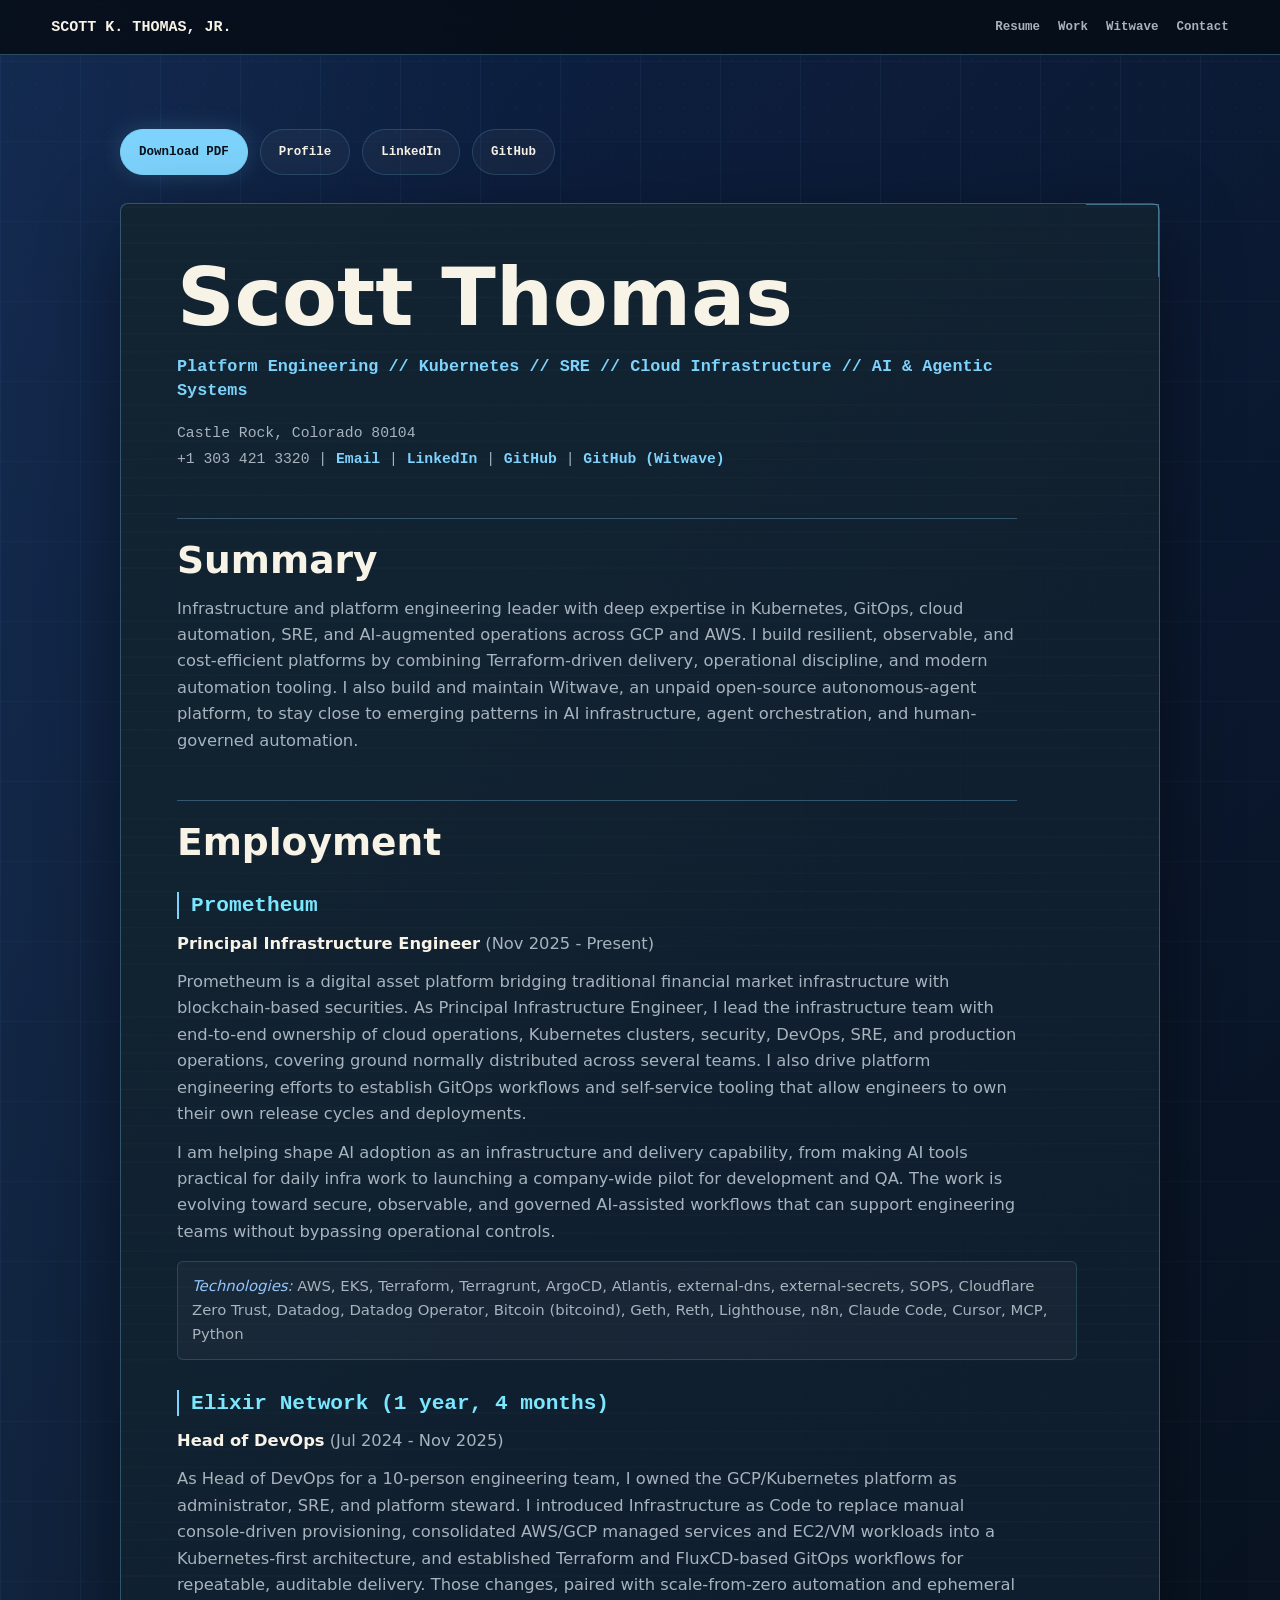
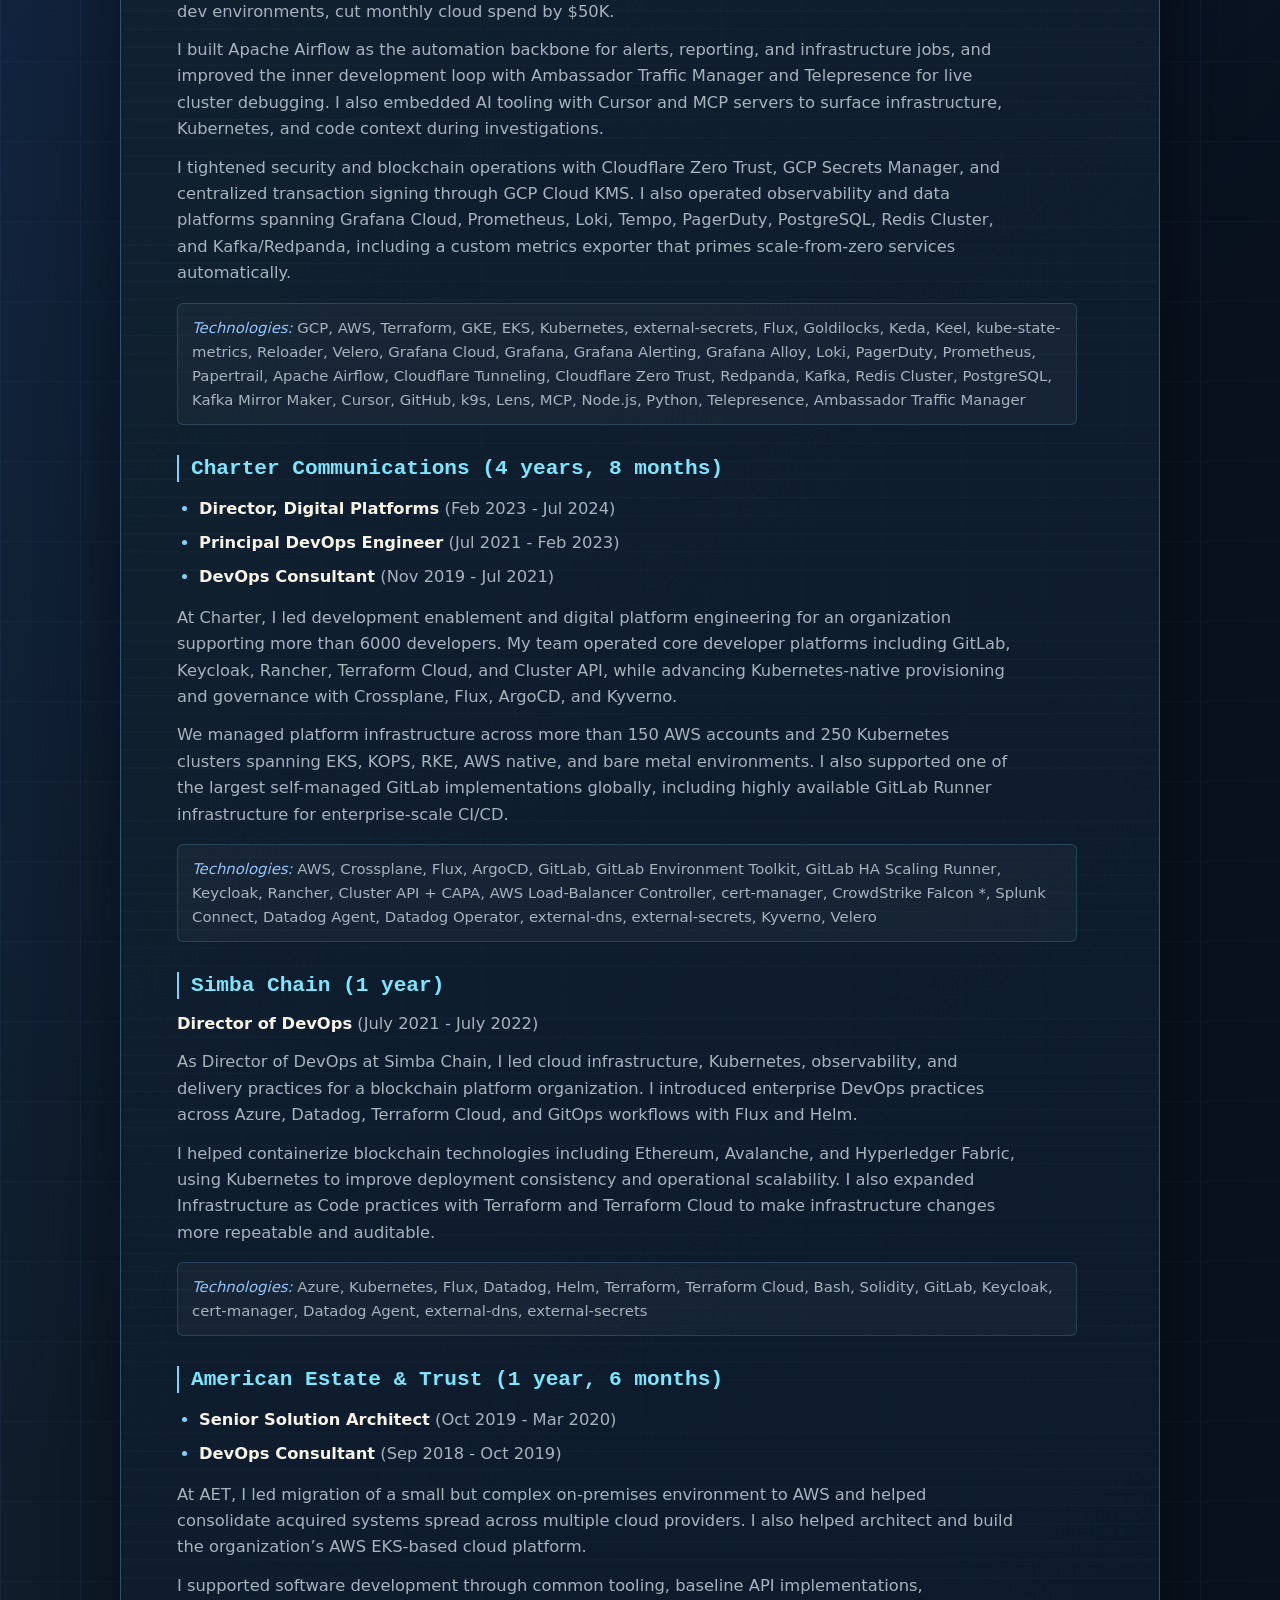
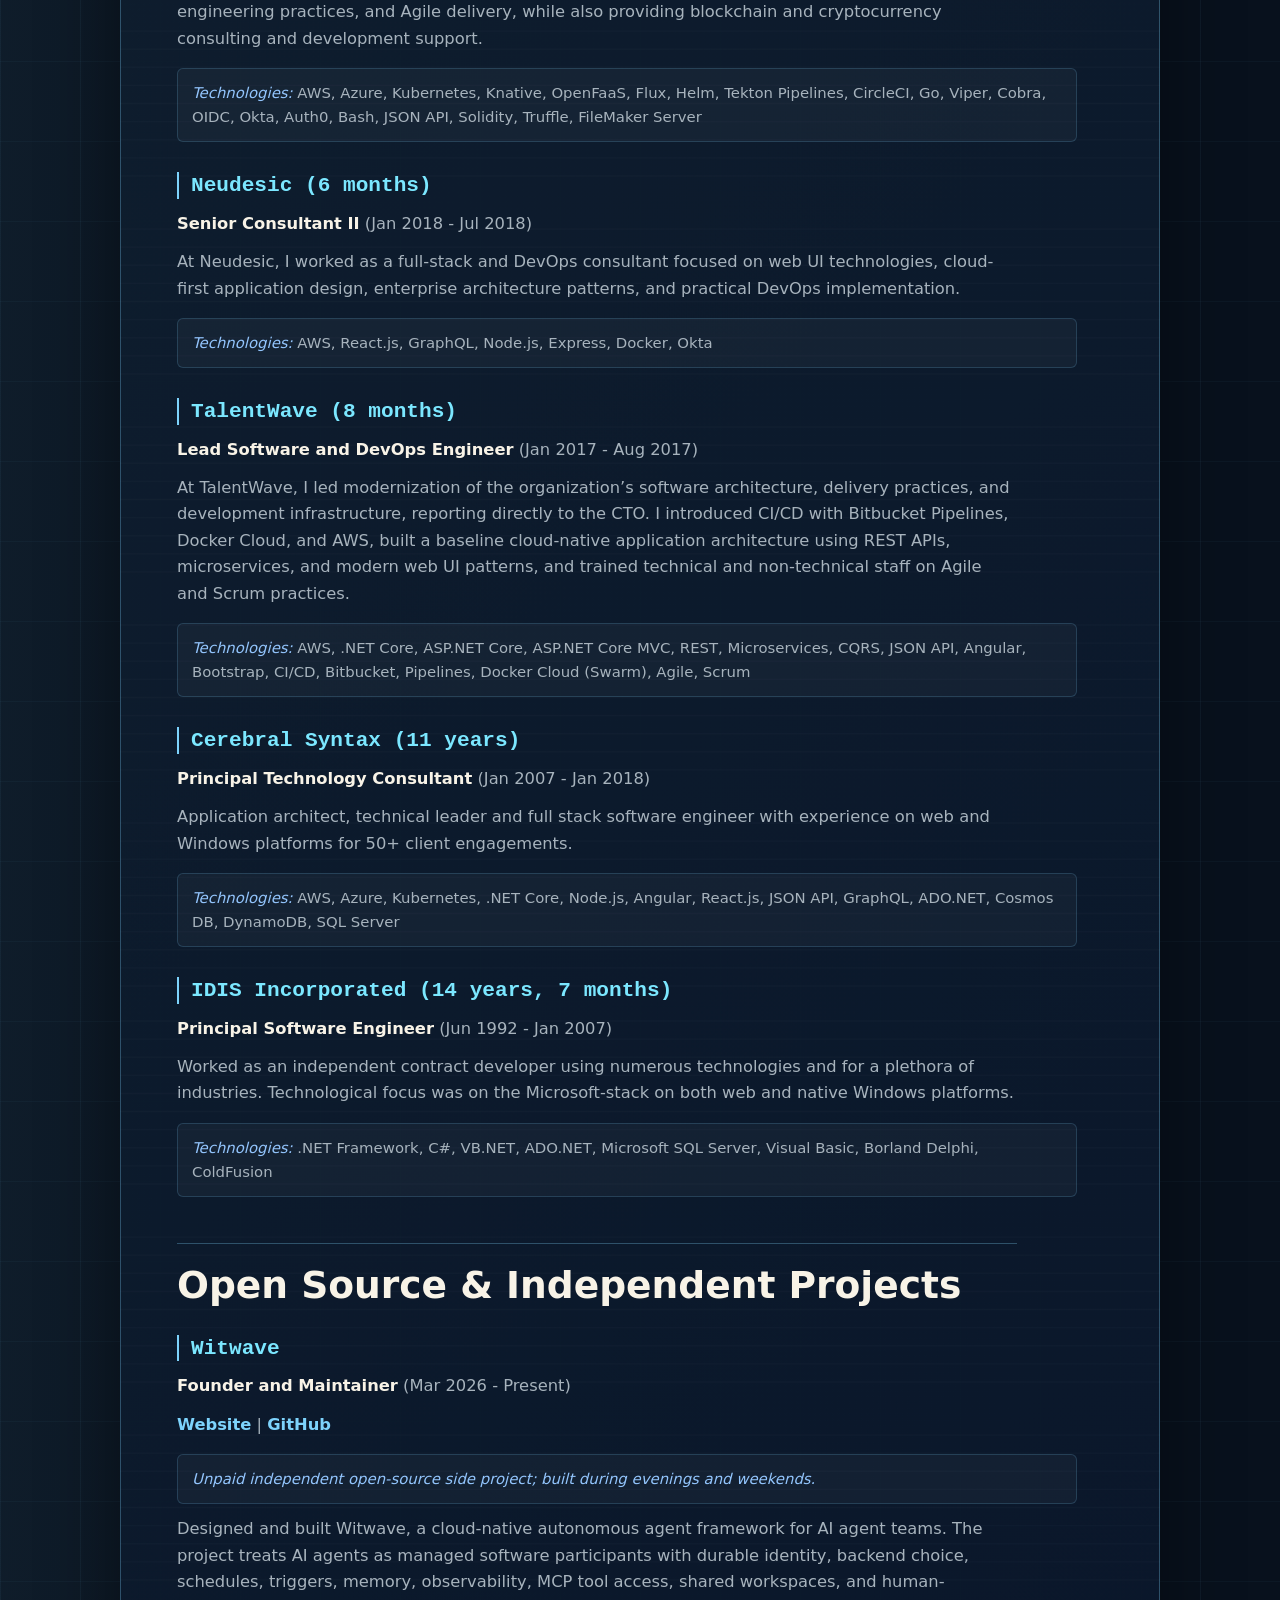
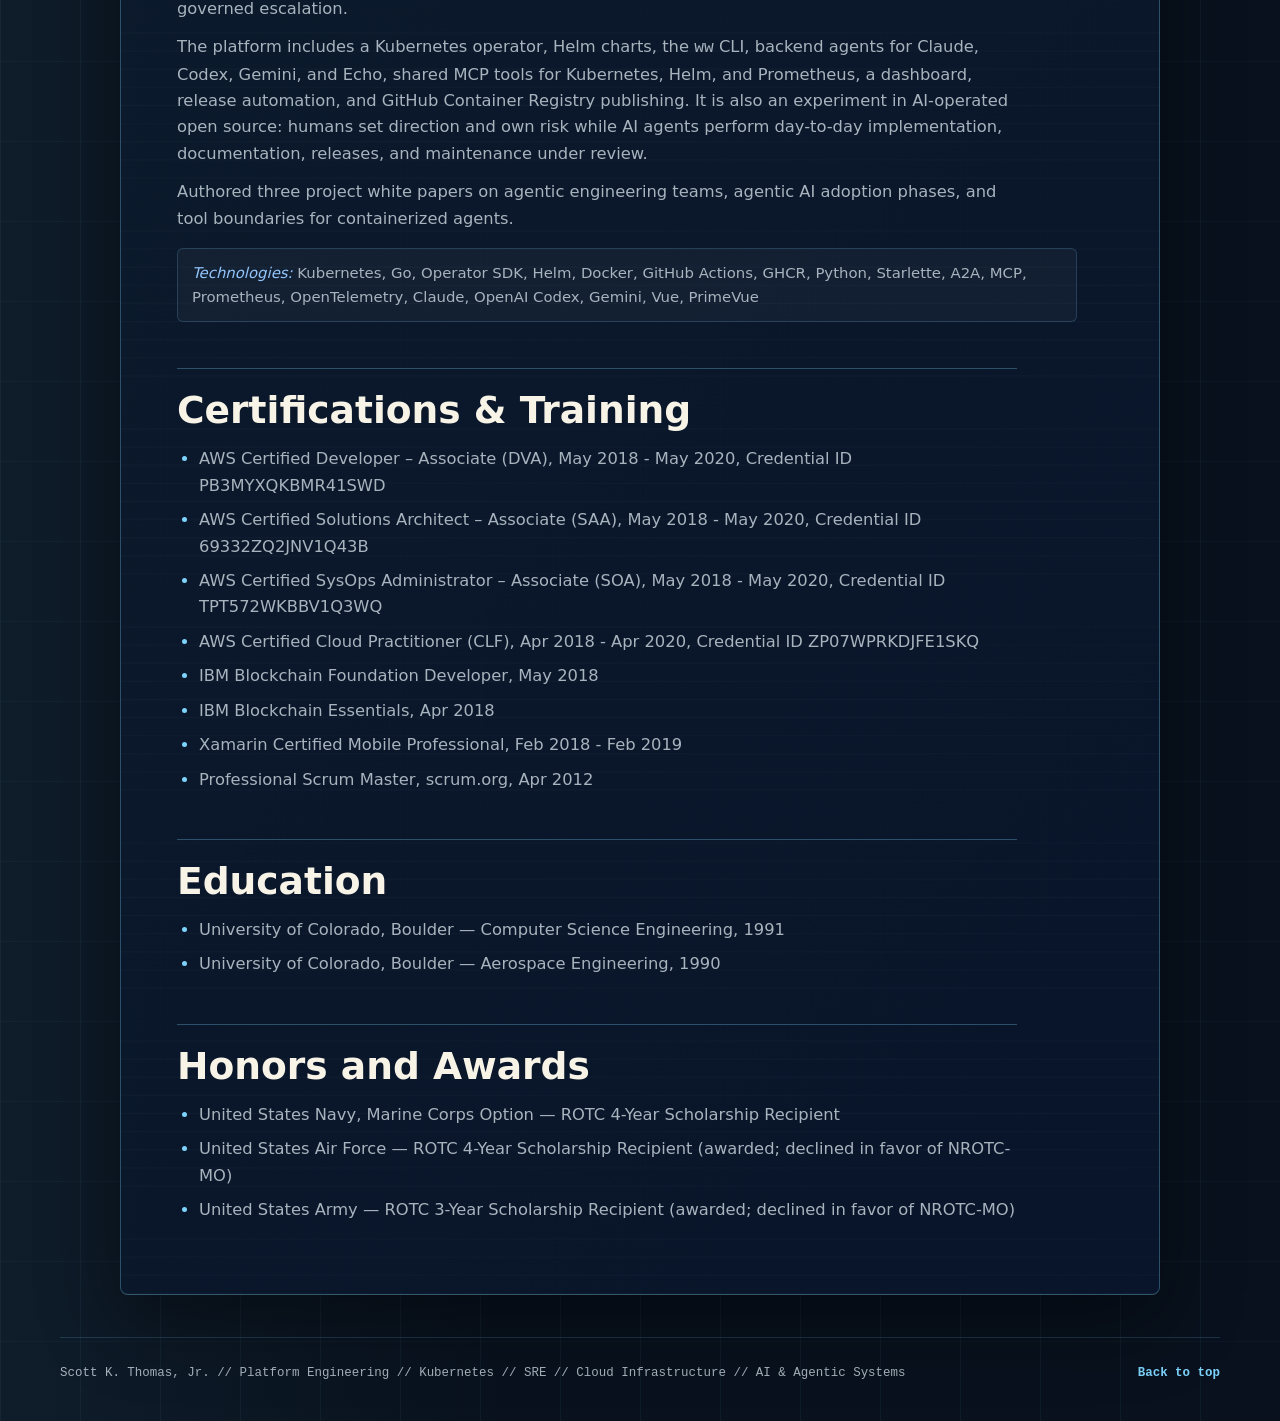
==== commit d54a2c3e: "Publish career site from c25be5d95c4ac4c61b84783aa84f90ad81a44fcb" ====
--- a/resume/index.html
+++ b/resume/index.html
@@ -20,6 +20,8 @@
     <meta name="twitter:image" content="https://scott-thomas.io/assets/social-preview.png" />
     <link rel="icon" href="../favicon.svg" type="image/svg+xml" />
     <link rel="manifest" href="../site.webmanifest" />
+    <link rel="alternate" href="../llms.txt" type="text/plain" title="AI-readable site index" />
+    <link rel="alternate" href="../llms-full.txt" type="text/plain" title="AI-readable full site summary" />
     <link rel="stylesheet" href="../assets/styles.css" />
     <script type="application/ld+json">
       {
@@ -76,7 +78,6 @@
 
     <main id="top">
       <section class="resume-shell" aria-label="HTML resume">
-        <div class="resume-command"><span>$</span> resume --format html --source markdown</div>
         <div class="resume-page-actions">
           <a class="button primary" href="../resume.pdf">Download PDF</a>
           <a class="button secondary" href="../">Profile</a>
--- a/assets/styles.css
+++ b/assets/styles.css
@@ -229,30 +229,11 @@
   margin-inline: auto;
 }
 
-.resume-command {
-  width: fit-content;
-  max-width: 100%;
-  padding: 9px 12px;
-  overflow-wrap: anywhere;
-  color: var(--cyan);
-  background: rgba(5, 12, 20, 0.62);
-  border: 1px solid rgba(123, 231, 255, 0.22);
-  border-radius: 6px;
-  box-shadow: inset 0 0 28px rgba(123, 231, 255, 0.04);
-  font-family: var(--mono);
-  font-size: 0.82rem;
-}
-
-.resume-command span {
-  color: var(--green);
-  font-weight: 900;
-}
-
 .resume-page-actions {
   display: flex;
   flex-wrap: wrap;
   gap: 12px;
-  margin-top: 20px;
+  margin-top: 0;
 }
 
 .resume-document {
@@ -322,25 +303,15 @@
   letter-spacing: 0;
 }
 
-.resume-document h2::before {
-  color: var(--gold);
-  content: "## ";
-  font-family: var(--mono);
-  font-size: 0.72em;
-}
-
 .resume-document h3 {
   margin: 30px 0 10px;
+  padding-left: 12px;
   color: var(--cyan);
+  border-left: 2px solid var(--green);
   font-family: var(--mono);
   font-size: clamp(1.08rem, 2vw, 1.32rem);
   letter-spacing: 0;
-}
-
-.resume-document h3::before {
-  color: var(--green);
-  content: "node:// ";
-  font-size: 0.75em;
+  line-height: 1.25;
 }
 
 .resume-document p,
@@ -891,11 +862,6 @@
   .resume-shell {
     width: min(100% - 28px, 1040px);
   }
-
-  .resume-document h3::before {
-    display: block;
-    margin-bottom: 4px;
-  }
 }
 
 @media (prefers-reduced-motion: reduce) {
@@ -928,7 +894,6 @@
   .resume-page::after,
   .resume-page .site-header,
   .resume-page .site-footer,
-  .resume-command,
   .resume-page-actions {
     display: none;
   }
@@ -965,9 +930,9 @@
     border-top-color: #9ca3af;
   }
 
-  .resume-document h2::before,
-  .resume-document h3::before {
-    content: "";
+  .resume-document h3 {
+    padding-left: 0;
+    border-left: 0;
   }
 
   .resume-document p:has(> em:first-child) {
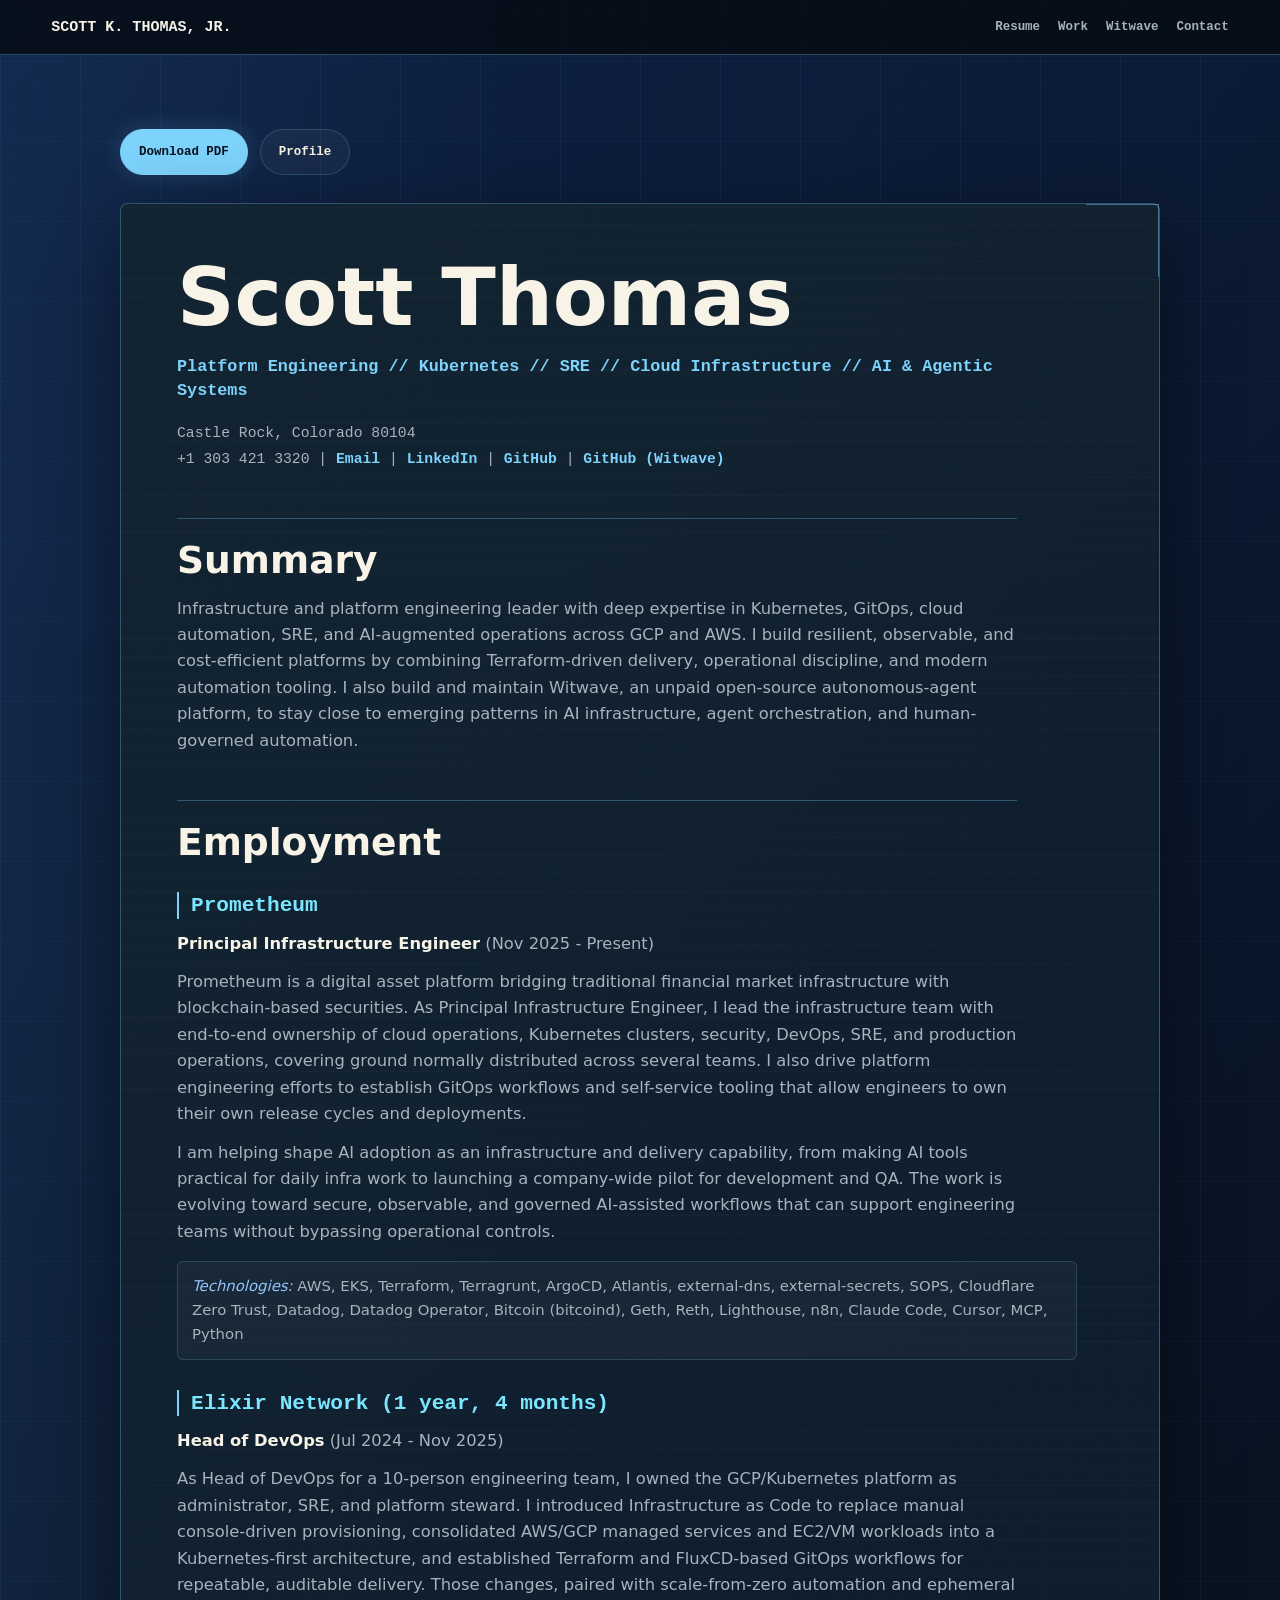
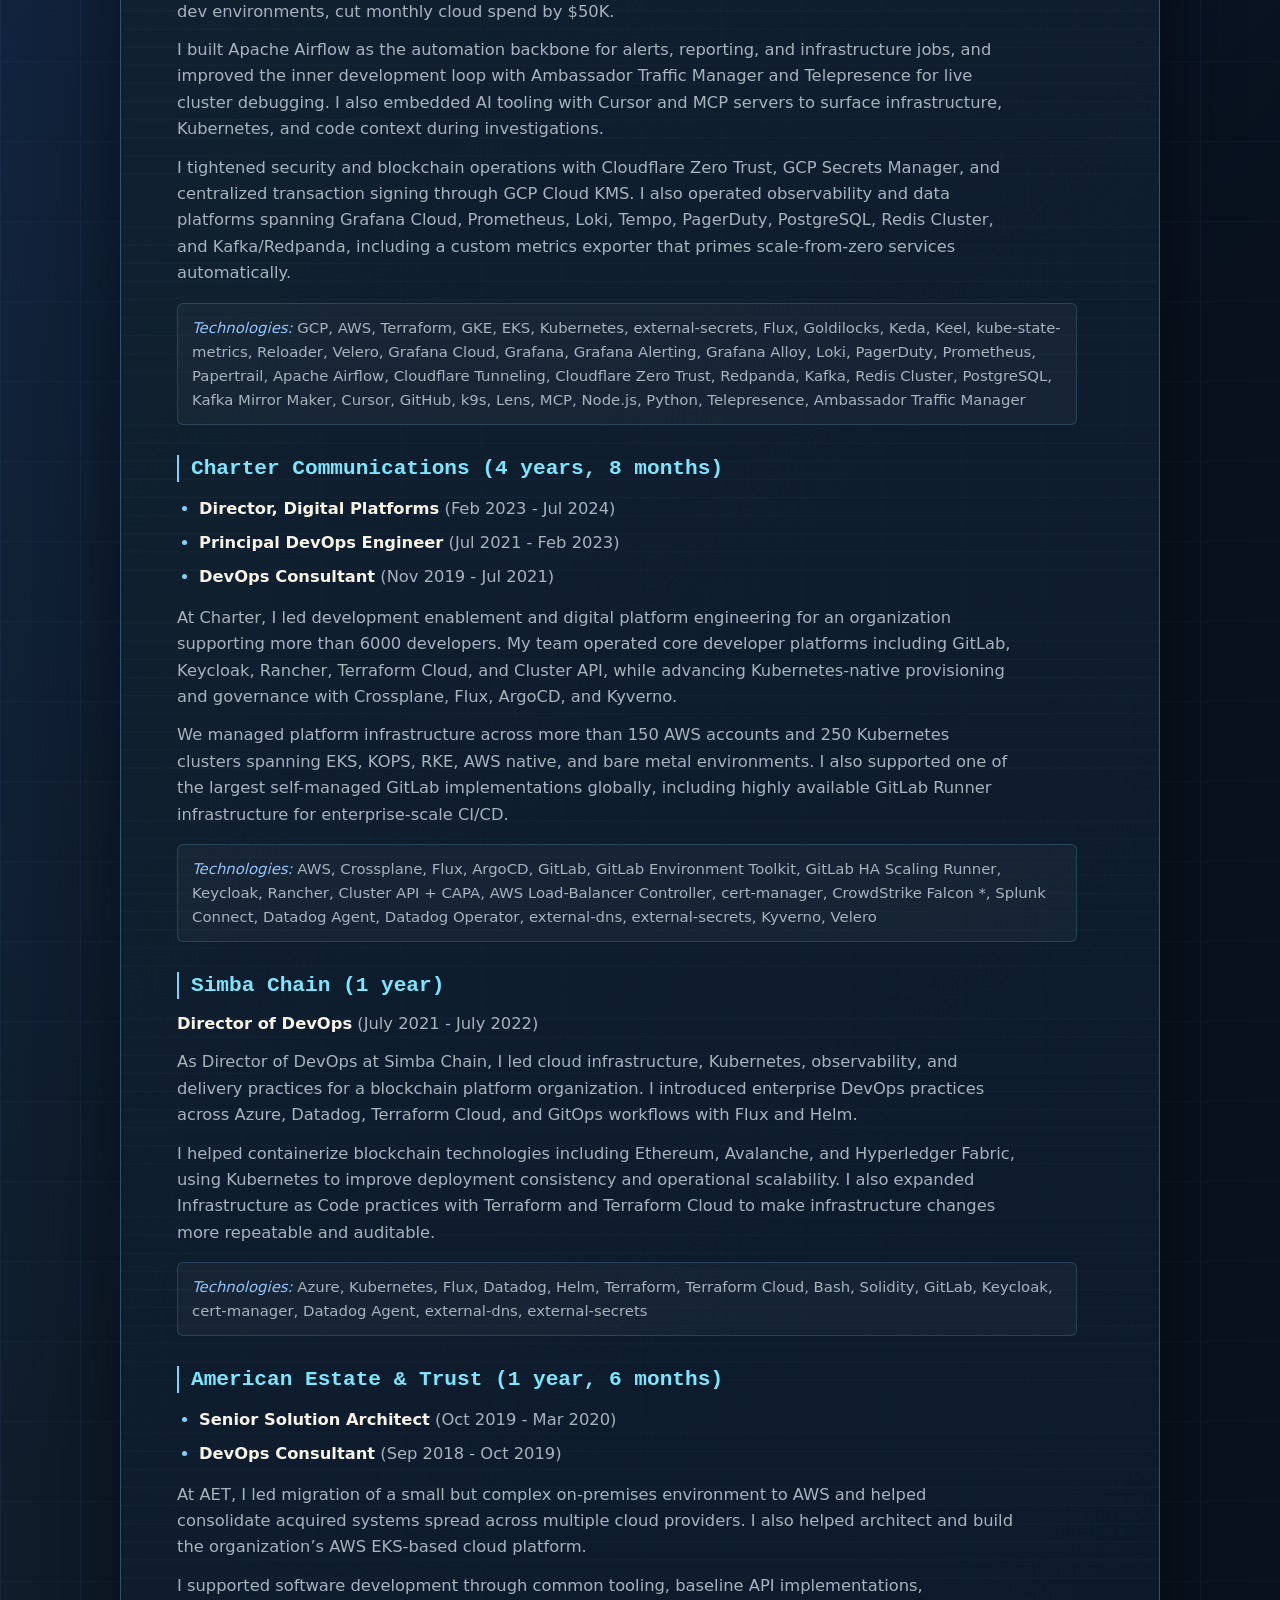
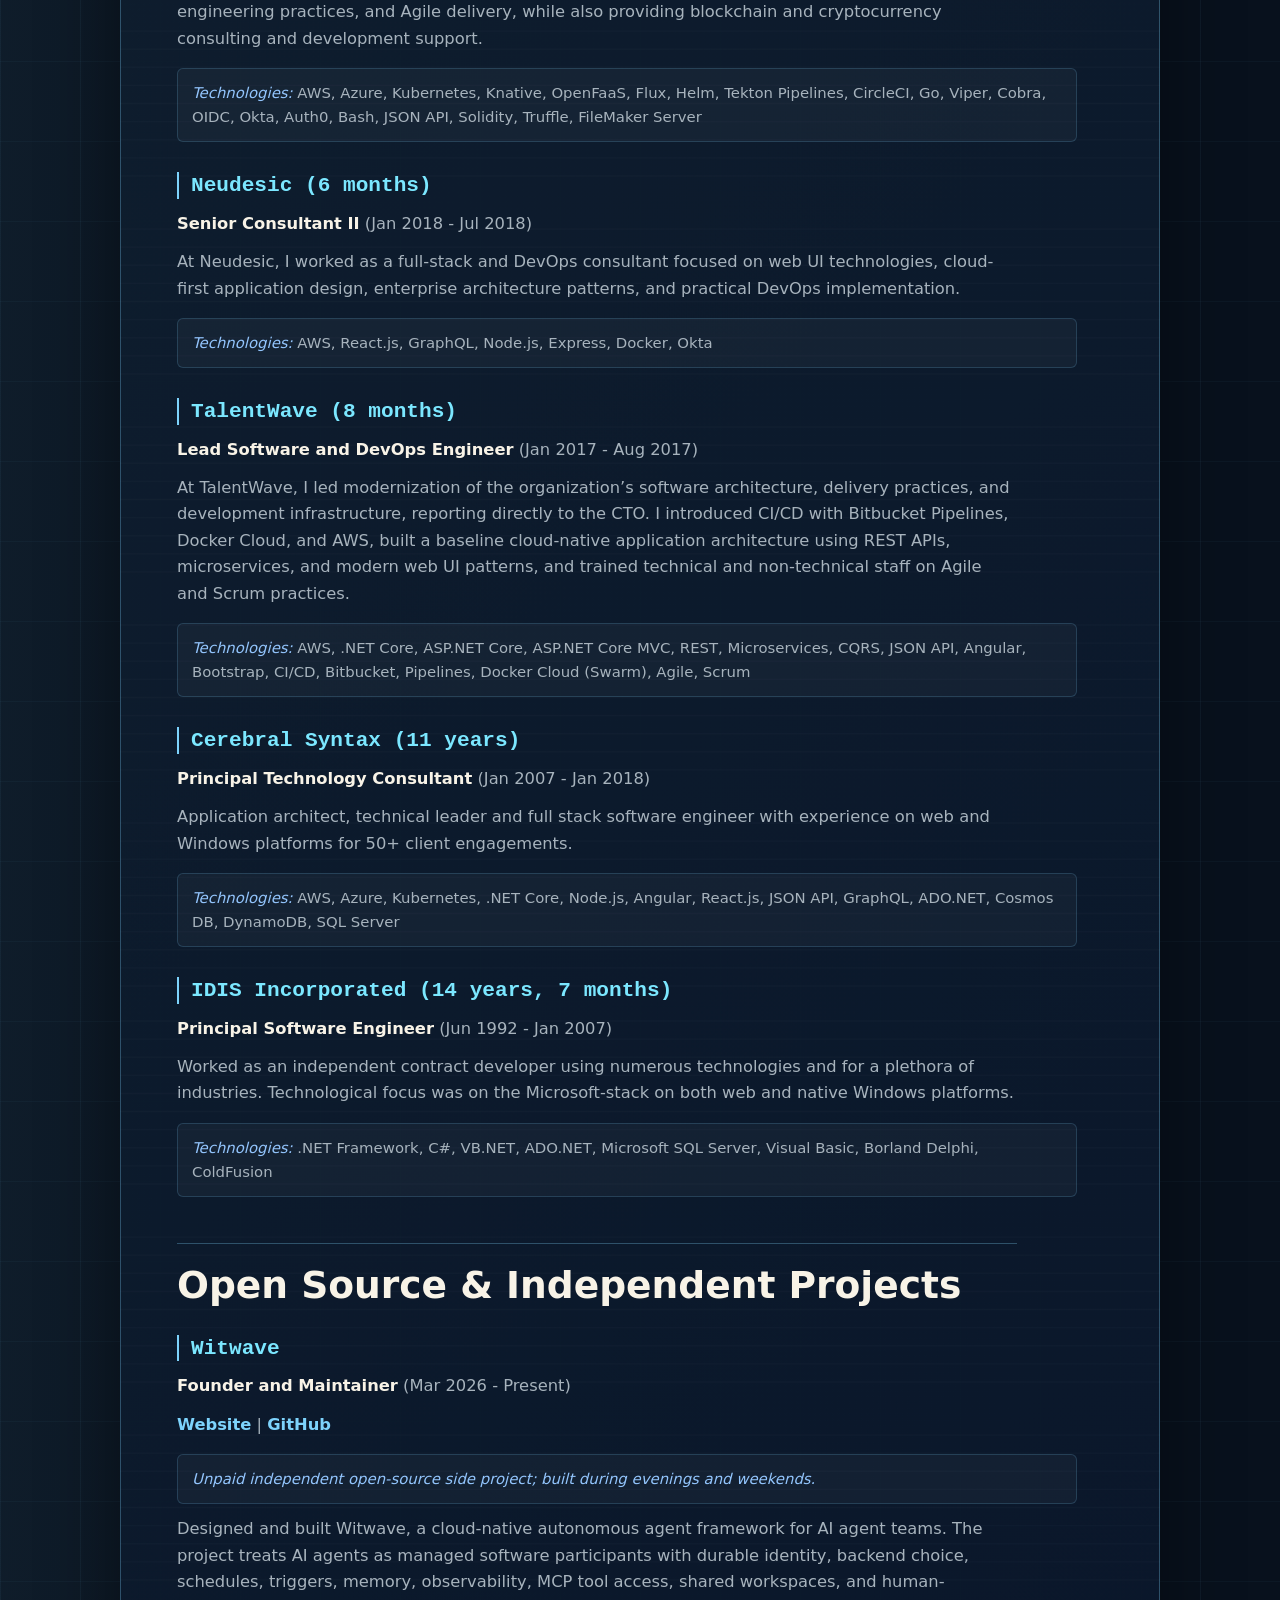
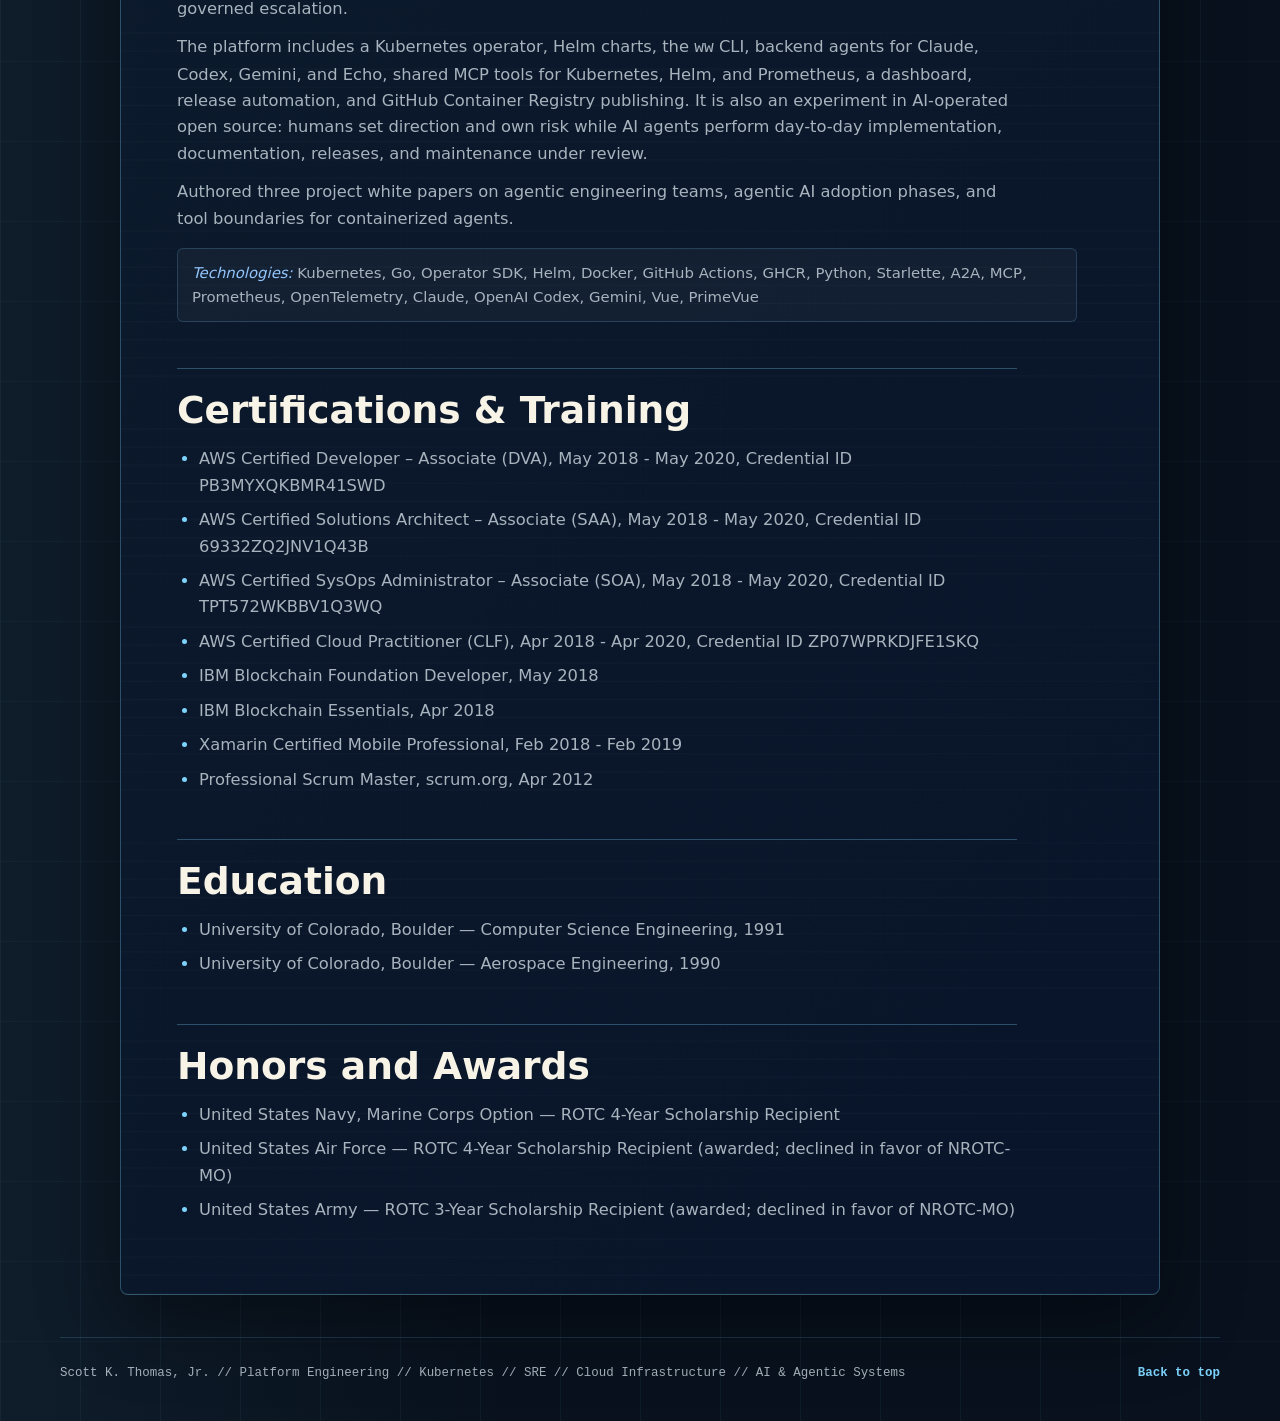
==== commit 2271a726: "Publish career site from 596ededb56e7d376f3d37937f8fa6ebd4c0a82d2" ====
--- a/resume/index.html
+++ b/resume/index.html
@@ -81,8 +81,6 @@
         <div class="resume-page-actions">
           <a class="button primary" href="../resume.pdf">Download PDF</a>
           <a class="button secondary" href="../">Profile</a>
-          <a class="button secondary" href="https://linkedin.com/in/skthomasjr" rel="me">LinkedIn</a>
-          <a class="button secondary" href="https://github.com/skthomasjr" rel="me">GitHub</a>
         </div>
         <article class="resume-document"><h1 id="scott-thomas">Scott Thomas</h1>
 <p>Platform Engineering // Kubernetes // SRE // Cloud Infrastructure // AI &amp; Agentic Systems</p>
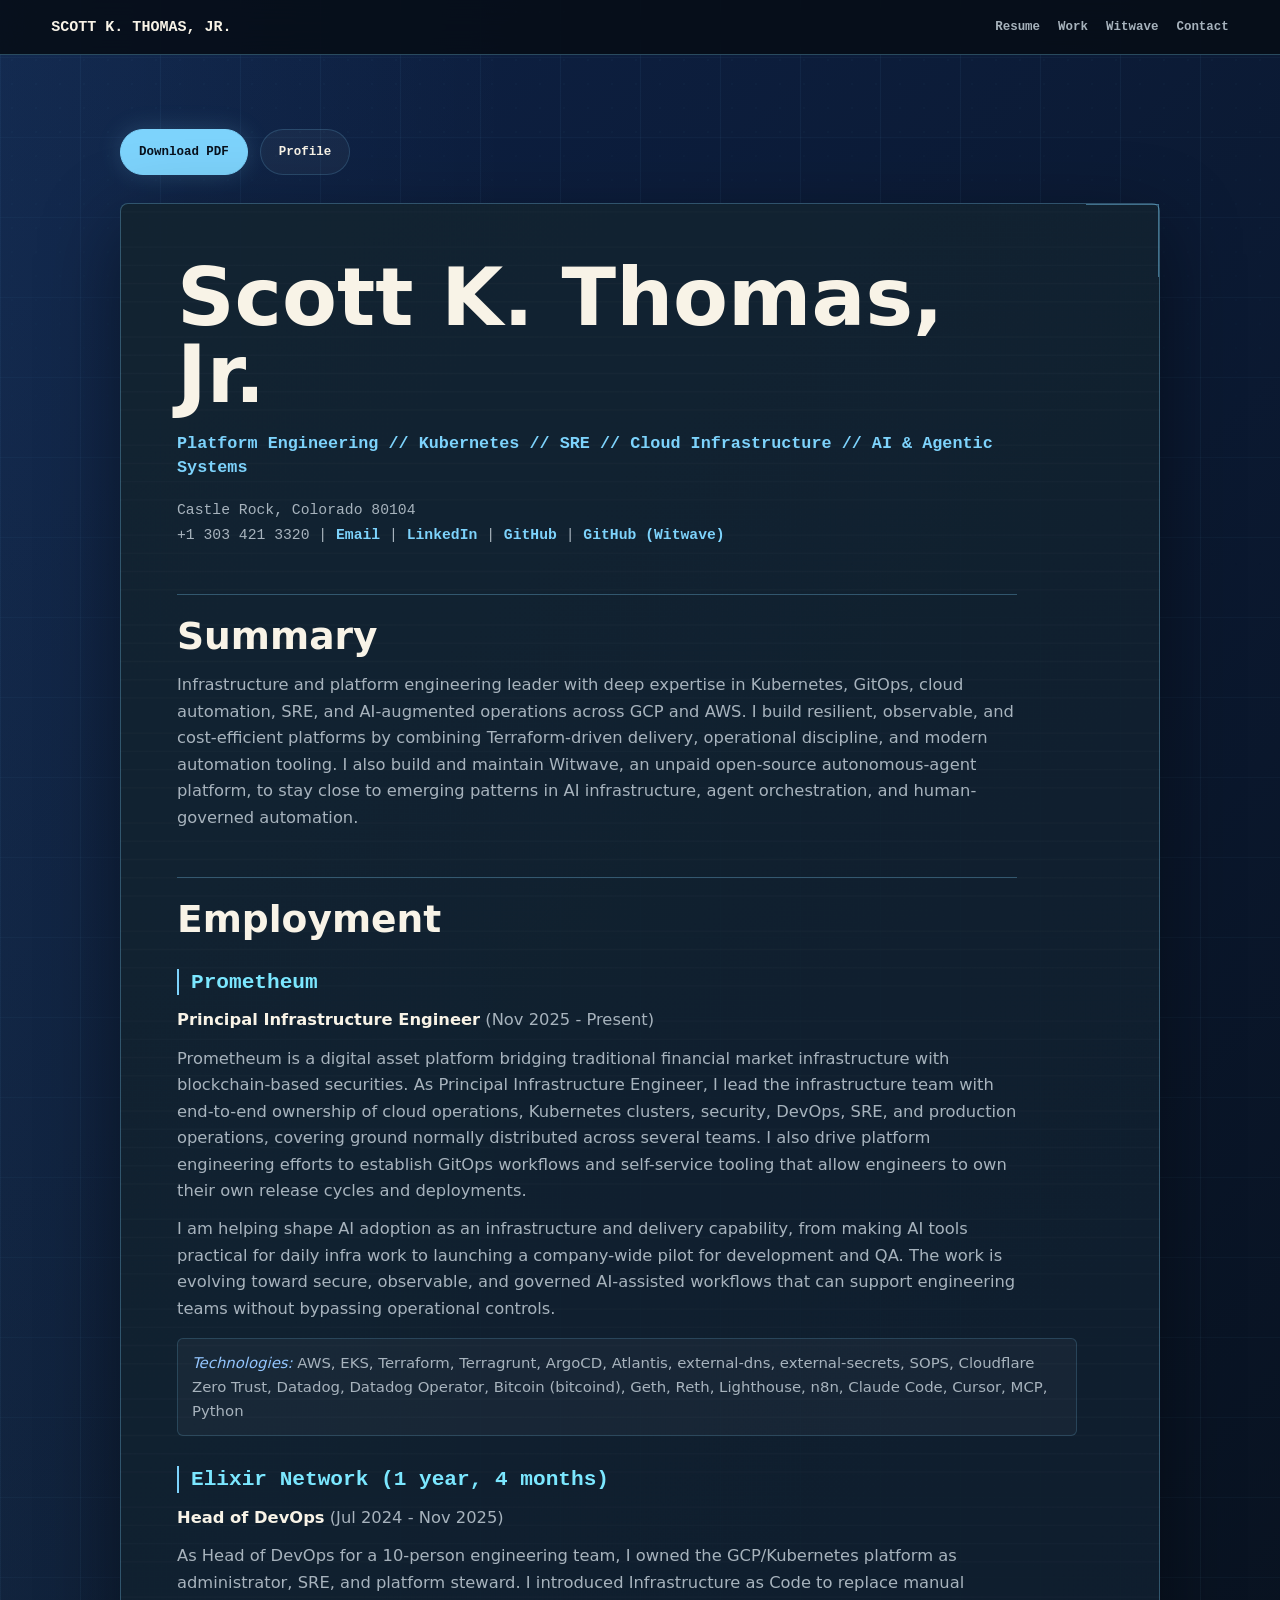
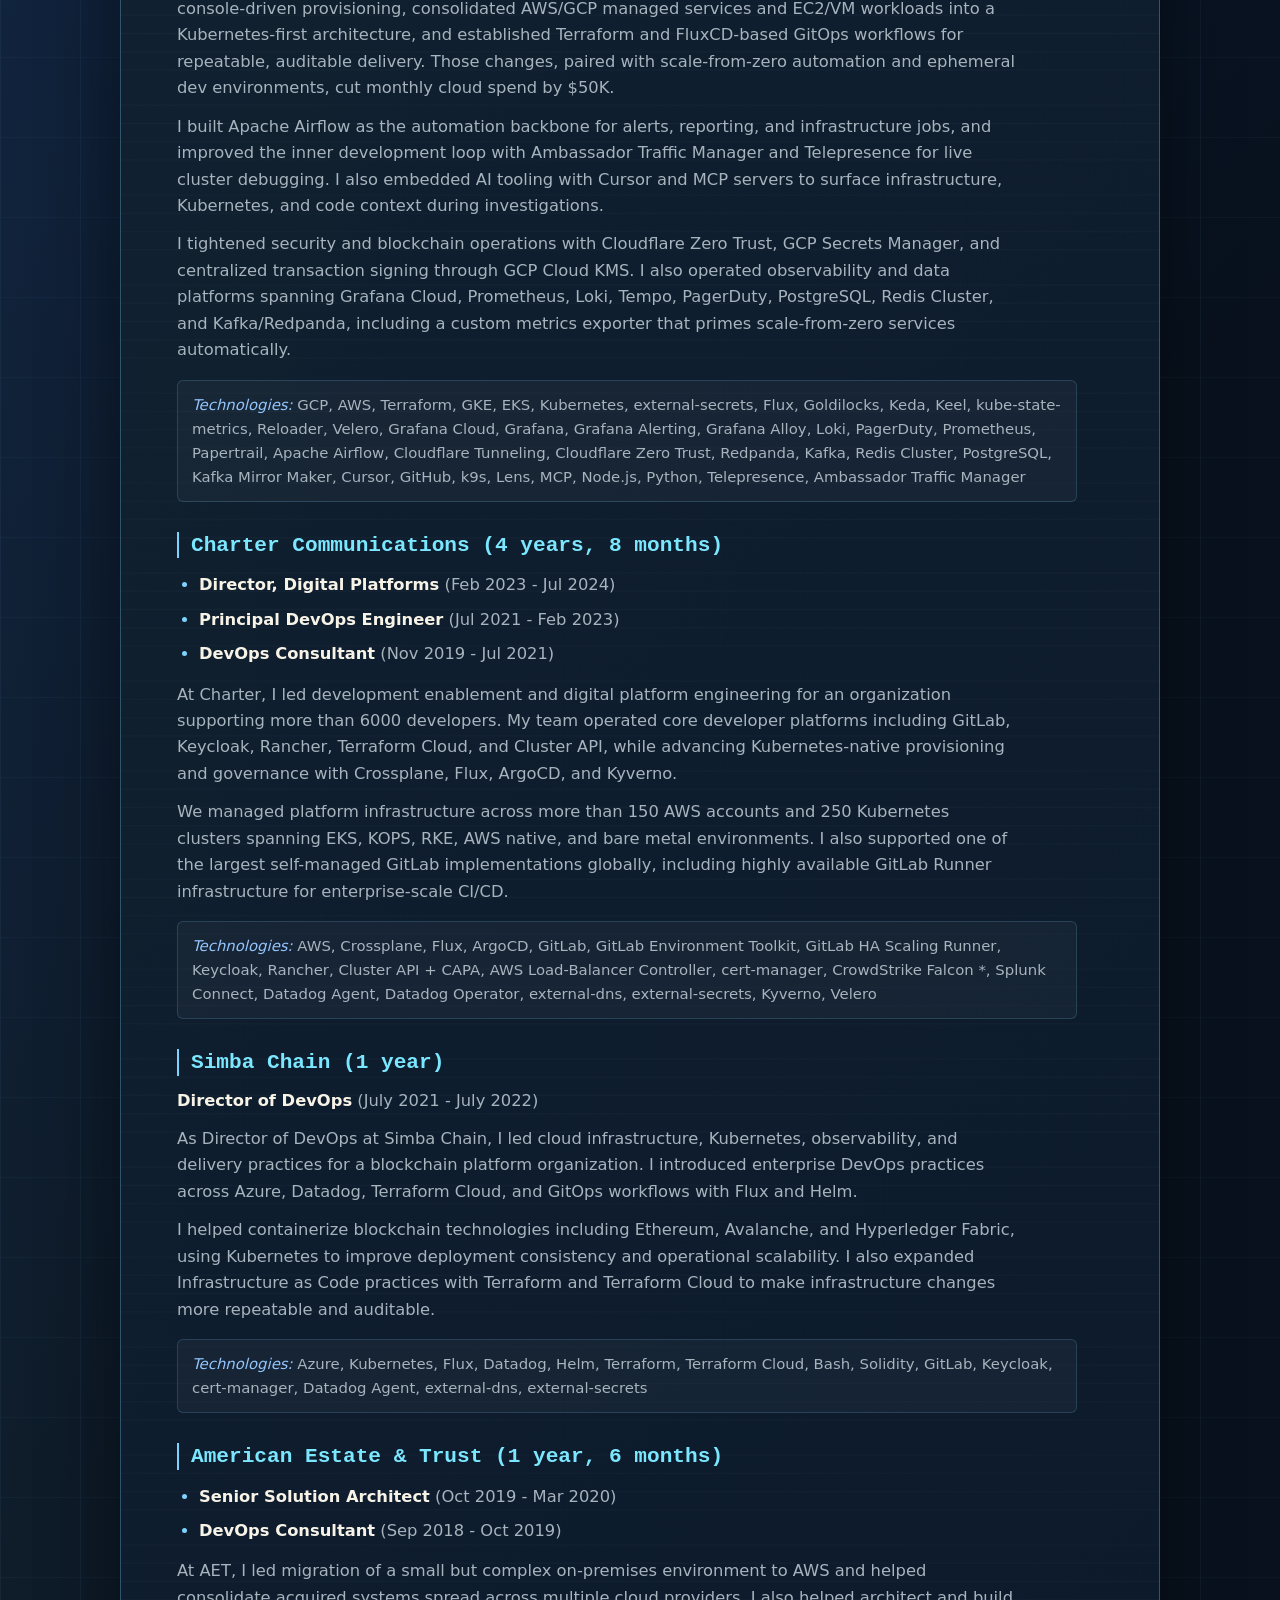
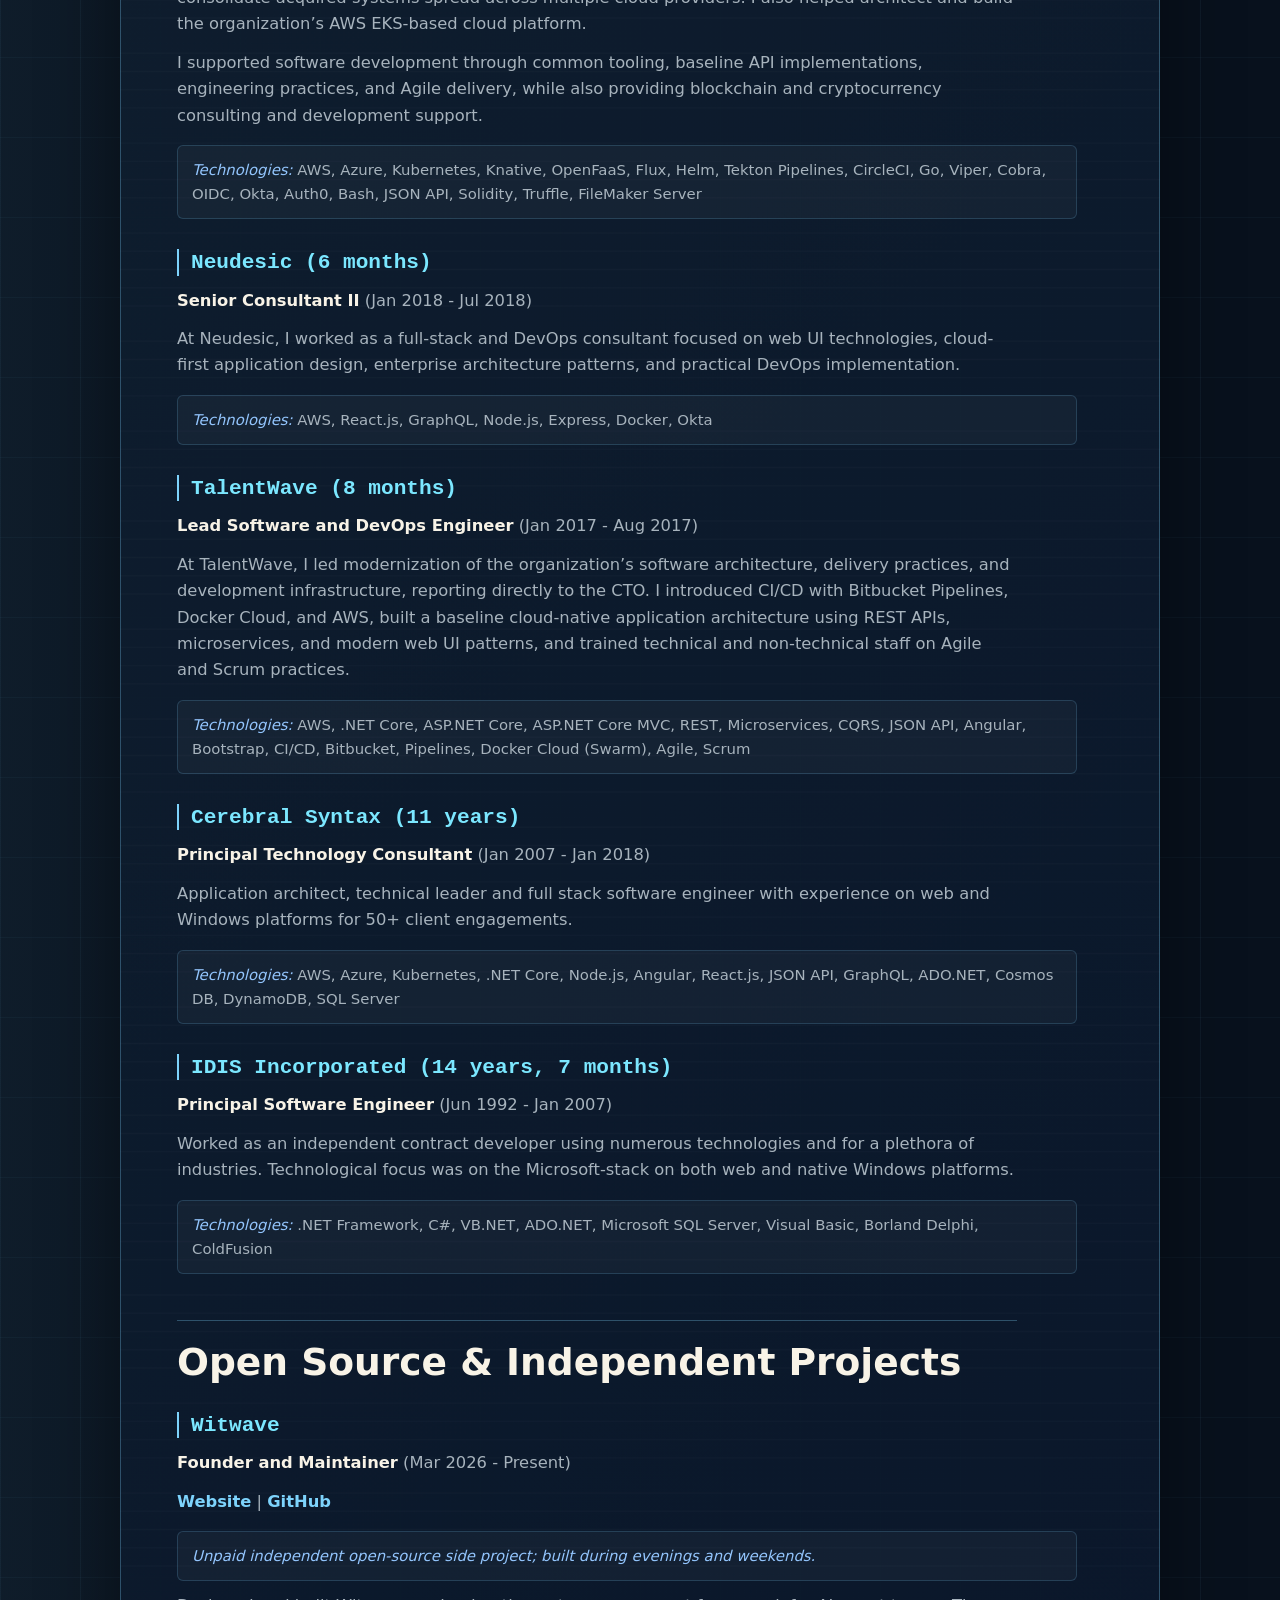
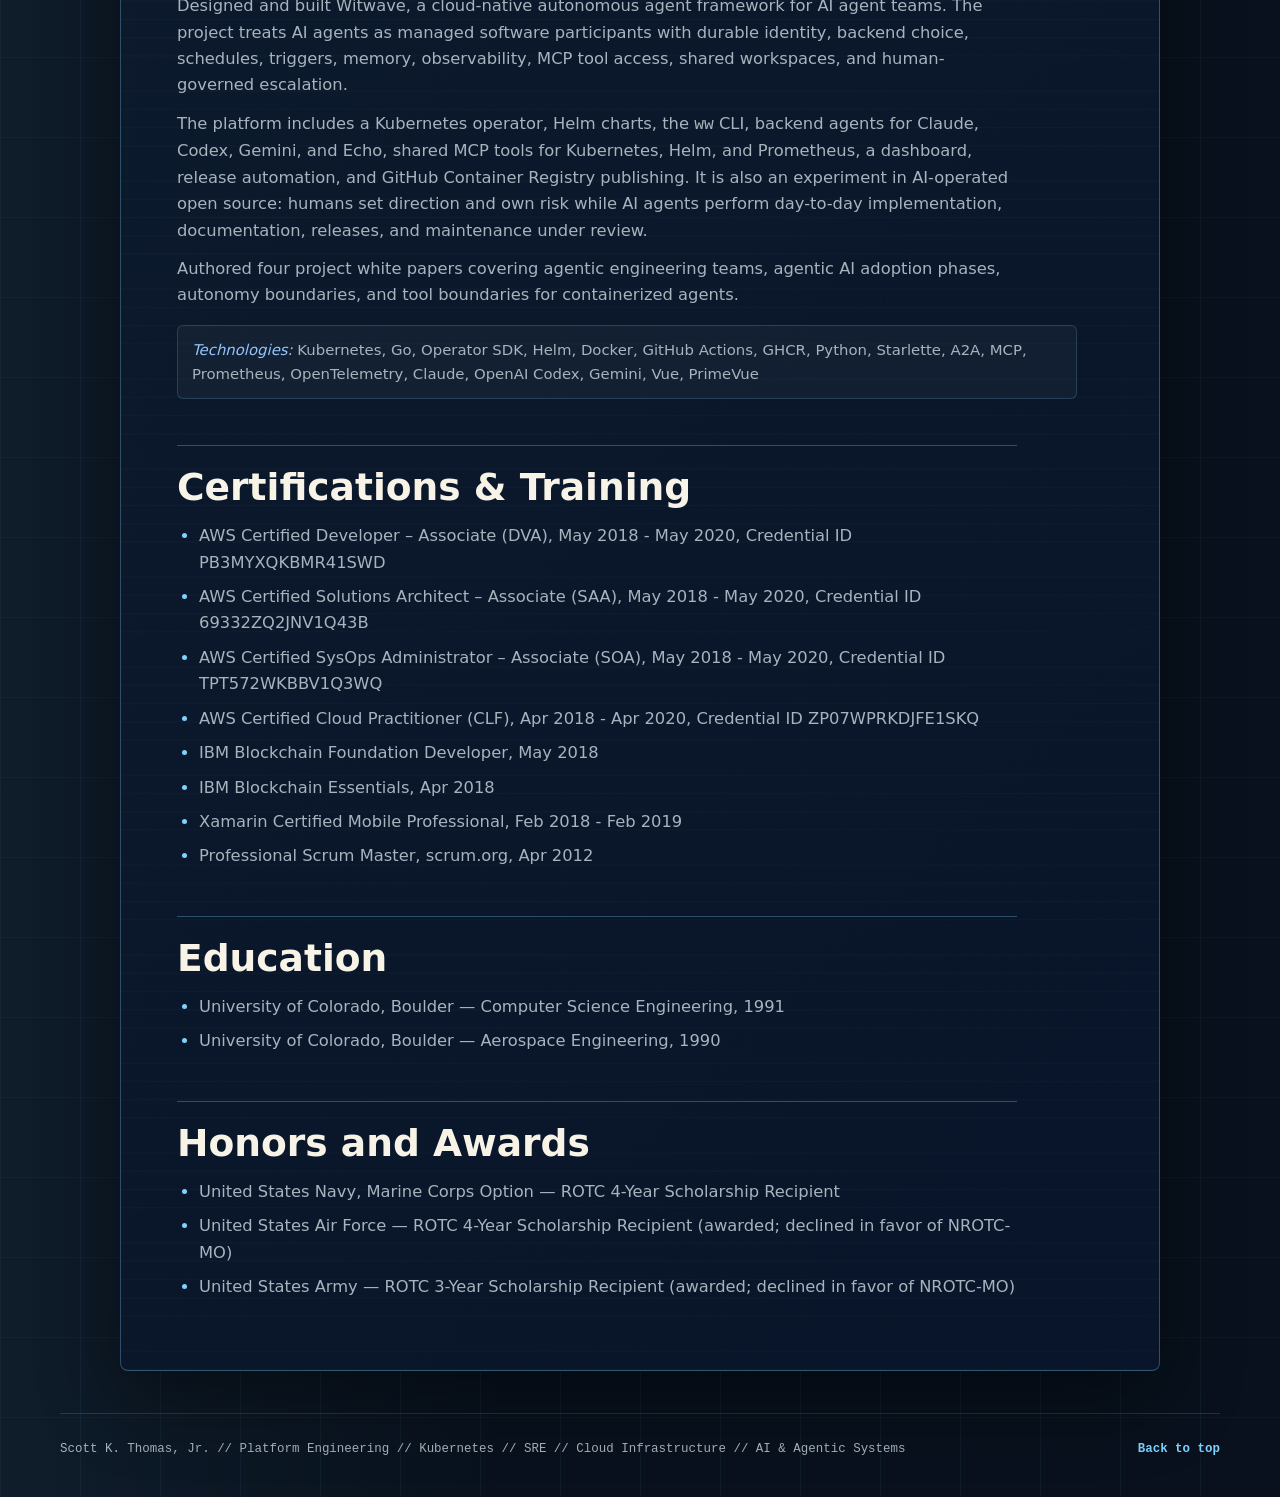
==== commit 02ca161b: "Publish career site from 47c4c4650a177ed356652182d7b1f79b5fd60d00" ====
--- a/resume/index.html
+++ b/resume/index.html
@@ -20,6 +20,7 @@
     <meta name="twitter:image" content="https://scott-thomas.io/assets/social-preview.png" />
     <link rel="icon" href="../favicon.svg" type="image/svg+xml" />
     <link rel="manifest" href="../site.webmanifest" />
+    <link rel="alternate" href="../resume.txt" type="text/plain" title="Plain text resume" />
     <link rel="alternate" href="../llms.txt" type="text/plain" title="AI-readable site index" />
     <link rel="alternate" href="../llms-full.txt" type="text/plain" title="AI-readable full site summary" />
     <link rel="stylesheet" href="../assets/styles.css" />
@@ -82,10 +83,10 @@
           <a class="button primary" href="../resume.pdf">Download PDF</a>
           <a class="button secondary" href="../">Profile</a>
         </div>
-        <article class="resume-document"><h1 id="scott-thomas">Scott Thomas</h1>
+        <article class="resume-document"><h1 id="scott-k.-thomas-jr.">Scott K. Thomas, Jr.</h1>
 <p>Platform Engineering // Kubernetes // SRE // Cloud Infrastructure // AI &amp; Agentic Systems</p>
 <p>Castle Rock, Colorado 80104<br />
-+1 303 421 3320 | <a href="mailto:sthomas@idis.com">Email</a> | <a href="https://linkedin.com/in/skthomasjr">LinkedIn</a> | <a href="https://github.com/skthomasjr">GitHub</a> | <a href="https://github.com/witwave-ai/witwave">GitHub (Witwave)</a></p>
++1 303 421 3320 | <a href="mailto:contact@scott-thomas.io">Email</a> | <a href="https://linkedin.com/in/skthomasjr">LinkedIn</a> | <a href="https://github.com/skthomasjr">GitHub</a> | <a href="https://github.com/witwave-ai/witwave">GitHub (Witwave)</a></p>
 <h2 id="summary">Summary</h2>
 <p>Infrastructure and platform engineering leader with deep expertise in Kubernetes, GitOps, cloud automation, SRE, and AI-augmented operations across GCP and AWS. I build resilient, observable, and cost-efficient platforms by combining Terraform-driven delivery, operational discipline, and modern automation tooling. I also build and maintain Witwave, an unpaid open-source autonomous-agent platform, to stay close to emerging patterns in AI infrastructure, agent orchestration, and human-governed automation.</p>
 <h2 id="employment">Employment</h2>
@@ -145,7 +146,7 @@
 <p><em>Unpaid independent open-source side project; built during evenings and weekends.</em></p>
 <p>Designed and built Witwave, a cloud-native autonomous agent framework for AI agent teams. The project treats AI agents as managed software participants with durable identity, backend choice, schedules, triggers, memory, observability, MCP tool access, shared workspaces, and human-governed escalation.</p>
 <p>The platform includes a Kubernetes operator, Helm charts, the <code>ww</code> CLI, backend agents for Claude, Codex, Gemini, and Echo, shared MCP tools for Kubernetes, Helm, and Prometheus, a dashboard, release automation, and GitHub Container Registry publishing. It is also an experiment in AI-operated open source: humans set direction and own risk while AI agents perform day-to-day implementation, documentation, releases, and maintenance under review.</p>
-<p>Authored three project white papers on agentic engineering teams, agentic AI adoption phases, and tool boundaries for containerized agents.</p>
+<p>Authored four project white papers covering agentic engineering teams, agentic AI adoption phases, autonomy boundaries, and tool boundaries for containerized agents.</p>
 <p><em>Technologies:</em> Kubernetes, Go, Operator SDK, Helm, Docker, GitHub Actions, GHCR, Python, Starlette, A2A, MCP, Prometheus, OpenTelemetry, Claude, OpenAI Codex, Gemini, Vue, PrimeVue</p>
 <h2 id="certifications-training">Certifications &amp; Training</h2>
 <ul>
